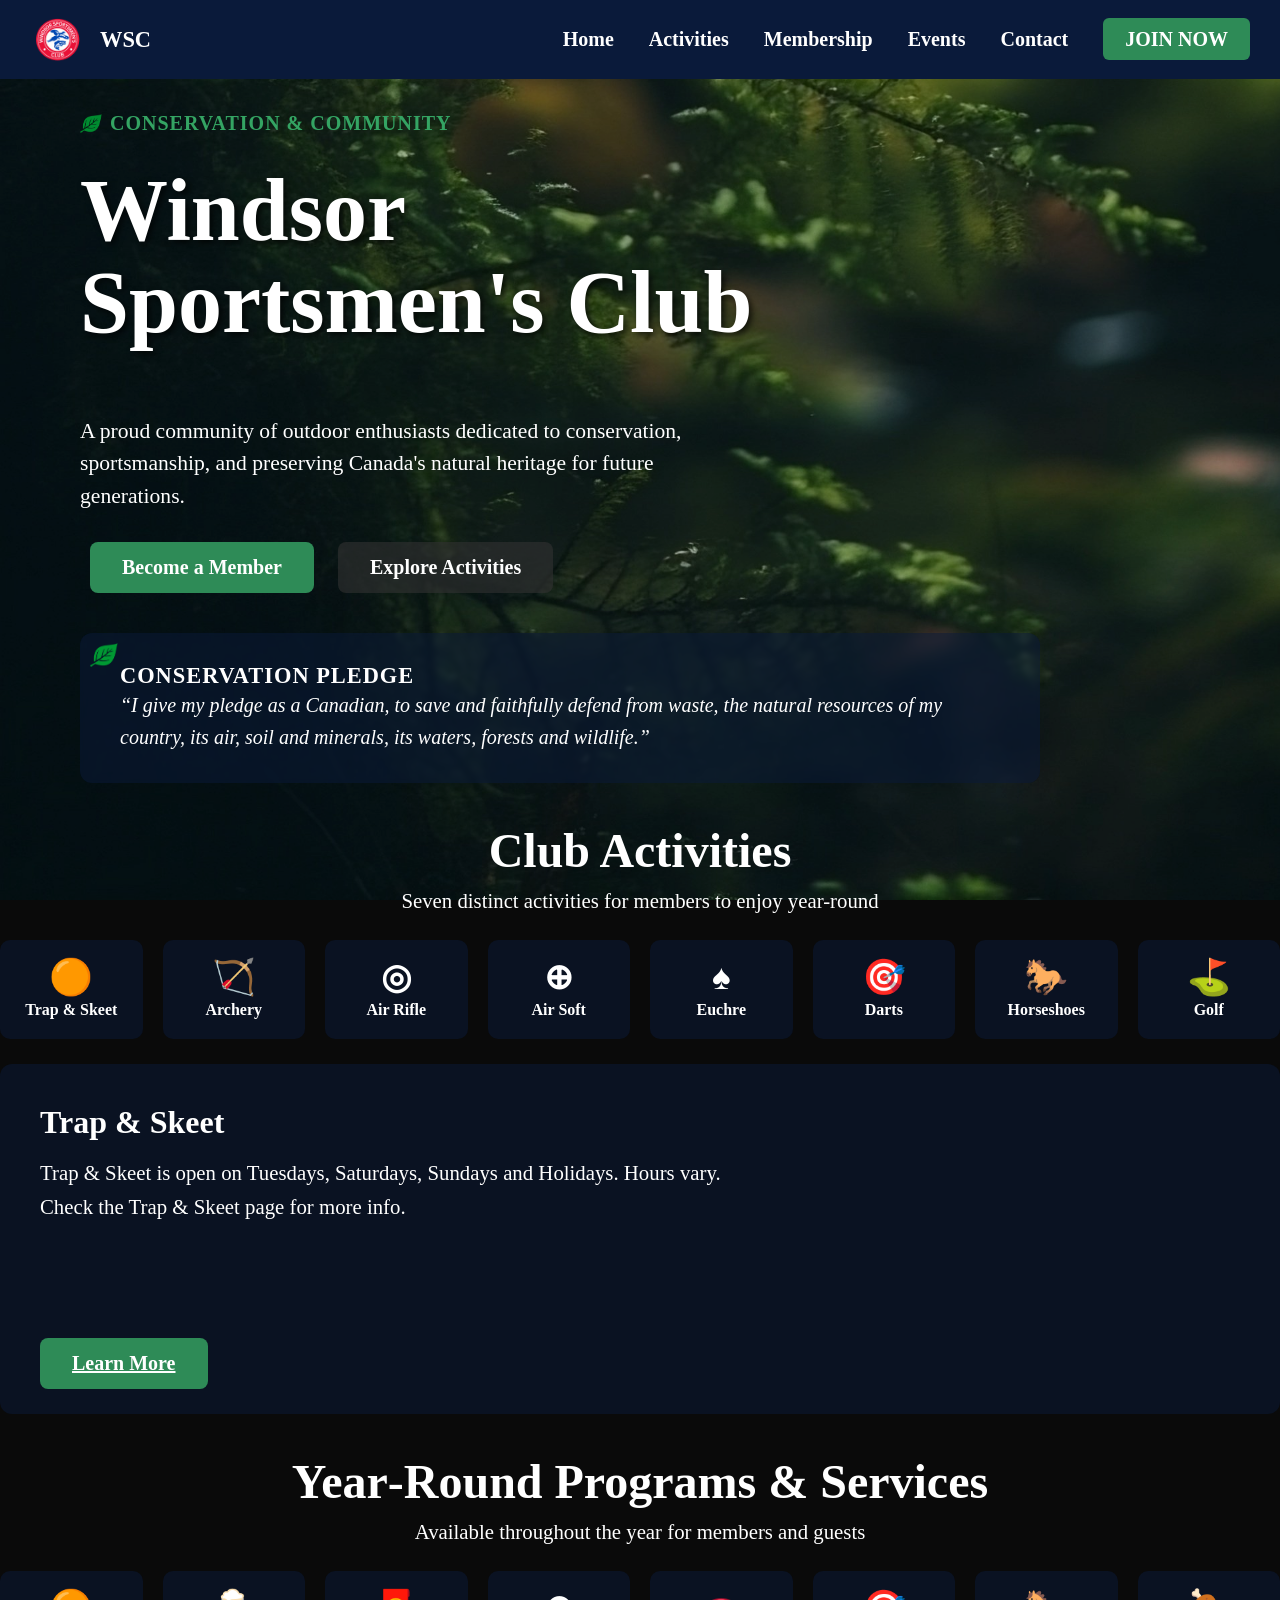
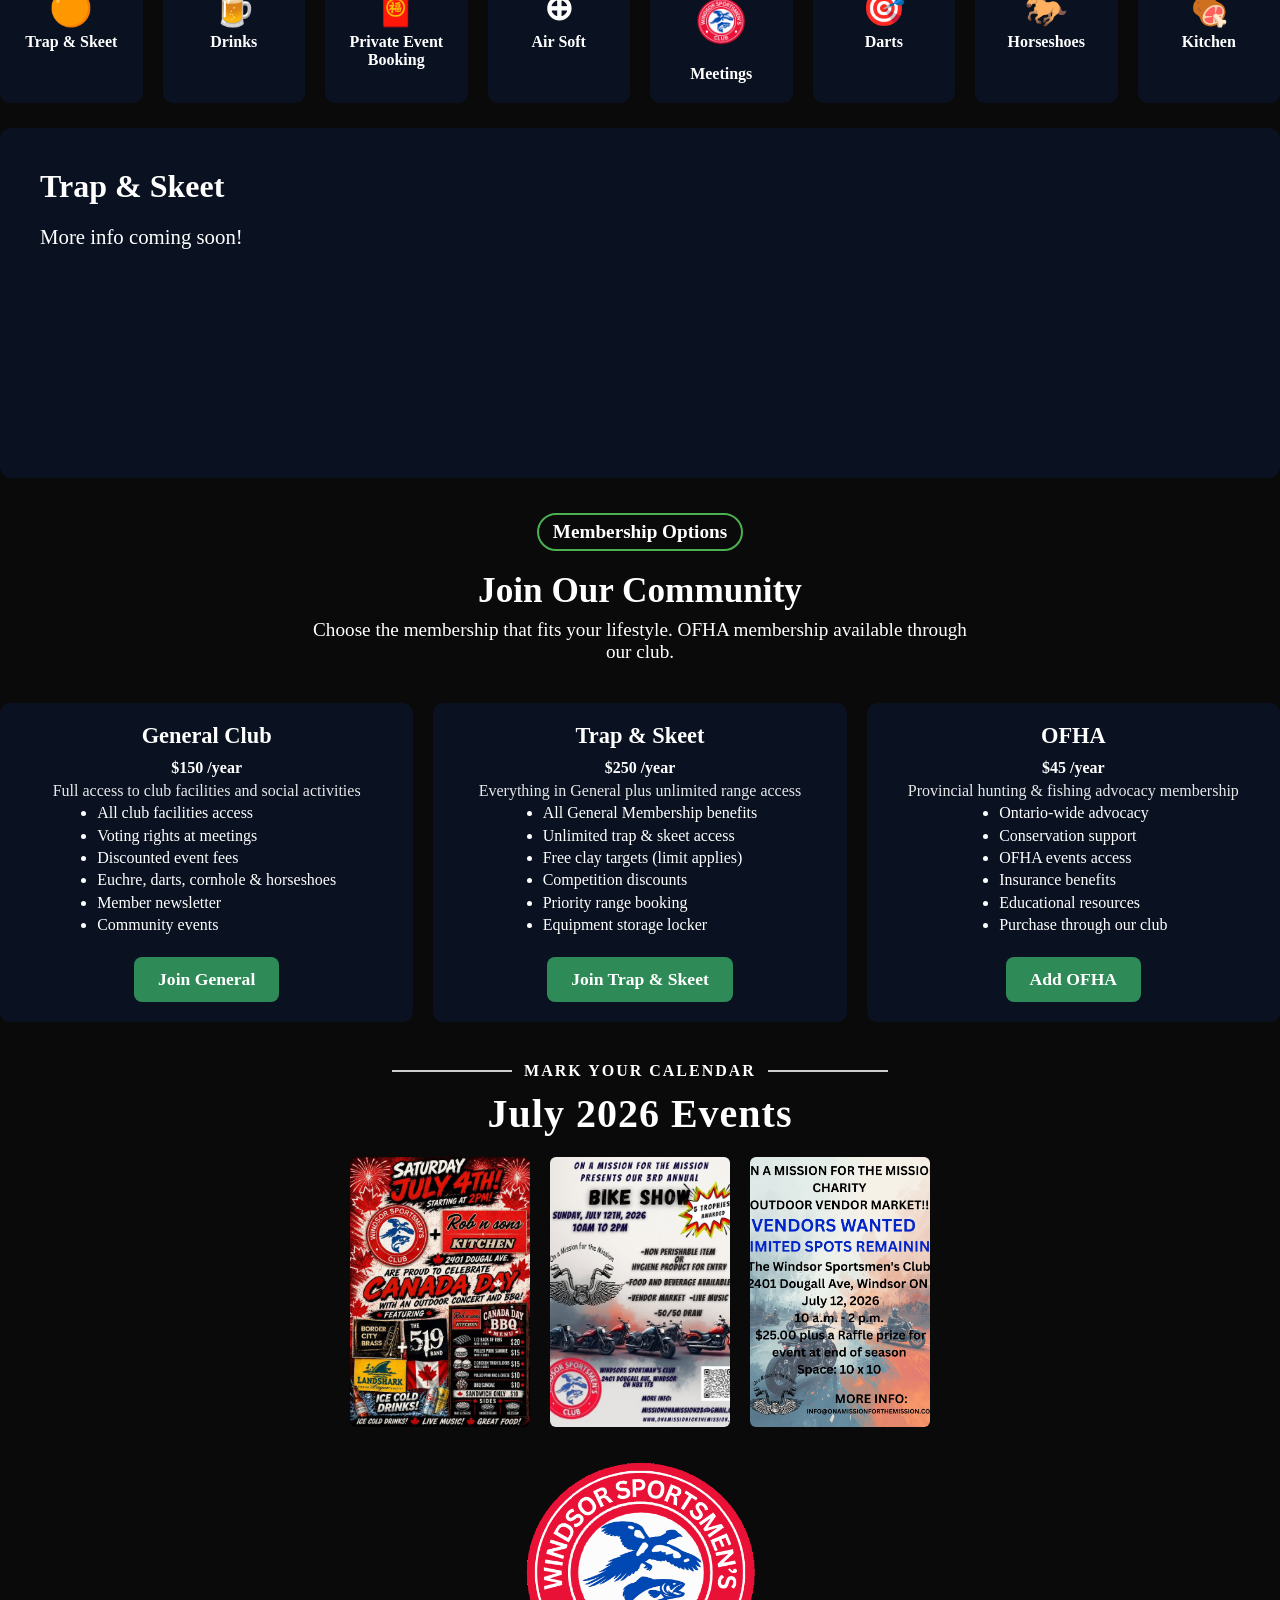
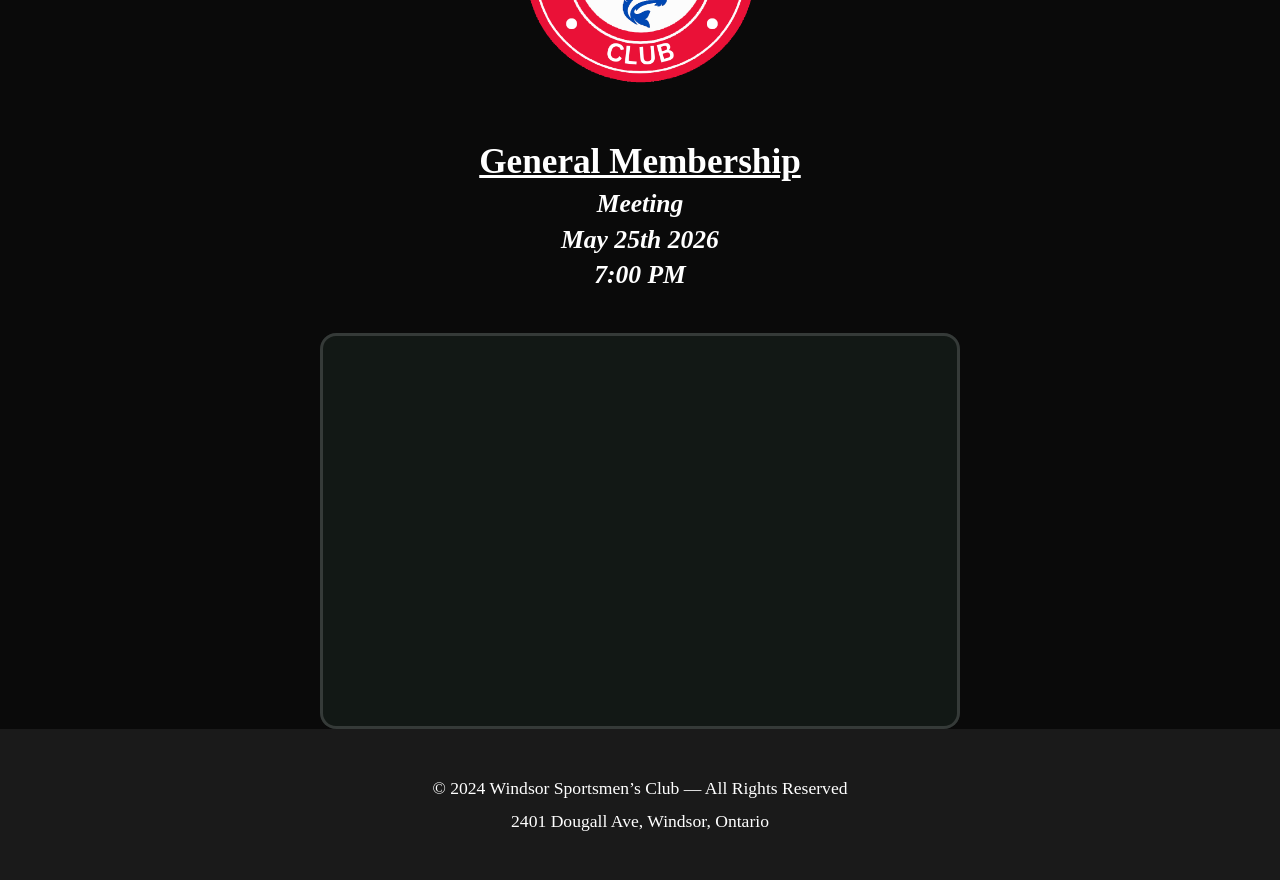
==== index.html @ 65b5d381 "Update index.html" ====
<!DOCTYPE html>
<html lang="en">
<head>
    <meta charset="UTF-8">
    <meta name="viewport" content="width=device-width, initial-scale=1.0">

    <title>Windsor Sportsmen’s Club</title>

    <!-- Global styles -->
    <link rel="stylesheet" href="styles/global.css">

    <!-- Navigation styles -->
    <link rel="stylesheet" href="styles/nav.css">
    
    <!-- Footer styles -->
    <link rel="stylesheet" href="styles/footer.css">

    <!-- Homepage styles -->
    <link rel="stylesheet" href="styles/home.css">
</head>

<body class="home home-bg">
<div id="top"></div>
<!-- =========================================================
     FIXED NAVIGATION BAR (NEW LAYOUT)
========================================================= -->
<header>
    <nav class="main-nav">

        <!-- LEFT SIDE: LOGO + WSC -->
        <img src="images/WINDSOR SPORTSMANS REMAKE.png" 
             alt="Windsor Sportsmen’s Club Logo" 
             class="nav-logo">

        <span class="nav-wsc">WSC</span>

        <!-- RIGHT SIDE NAV LINKS -->
        <ul class="nav-links">
            <li><a href="#top">Home</a></li>
            <li><a href="#activities-section">Activities</a></li>
            <li><a>Membership</a></li>
            <li><a>Events</a></li>
            <li><a>Contact</a></li>

            <!-- JOIN NOW BUTTON -->
            <li><a href="#" class="join-btn">JOIN NOW</a></li>
        </ul>

    </nav>
</header>

<!-- Spacer so content starts below fixed nav -->
<div class="nav-spacer"></div>

<!-- =========================================================
     PAGE TITLE
========================================================= -->
<div class="page-pretitle">
    <img src="images/bigleaf.png" alt="" class="pretitle-leaf">
    <span>CONSERVATION & COMMUNITY</span>
</div>

<div class="page-header text-center">
    <h1>
        Windsor<br>
        Sportsmen's Club
    </h1>
</div>

    <!-- HOMEPAGE SUBTEXT -->
<p class="home-subtext">
    A proud community of outdoor enthusiasts dedicated to conservation, 
    sportsmanship, and preserving Canada's natural heritage for future generations.
</p>

<!-- BUTTONS -->
<div class="home-member-btn-wrapper">
    <a class="home-member-btn">Become a Member</a>
    <a class="home-activities-btn">Explore Activities</a>
</div>

<!-- PLEDGE CARD -->
<section class="pledge-card">
    <img src="images/bigleaf.png" alt="Leaf Icon" class="pledge-leaf-topright">

    <div class="pledge-leaf-title">
        <span class="pledge-title">CONSERVATION PLEDGE</span>
    </div>

    <p class="pledge-text">
        “I give my pledge as a Canadian, to save and faithfully defend from waste,
        the natural resources of my country, its air, soil and minerals, its waters,
        forests and wildlife.”
    </p>
</section>
    
<!-- Club Activities -->
<div id="activities-section" class="activities-header">
    <h2>Club Activities</h2>
    <p>Seven distinct activities for members to enjoy year-round</p>
</div>

<!-- TOP ROW OF MINI CARDS -->
<div class="activity-mini-row">

    <div class="mini-card" data-target="info1" data-color="#ff8a00">
        <span class="mini-icon">🟠</span>
        <span class="mini-label">Trap & Skeet</span>
    </div>

    <div class="mini-card" data-target="info2" data-color="#3cb043">
        <span class="mini-icon">🏹</span>
        <span class="mini-label">Archery</span>
    </div>

    <div class="mini-card" data-target="info3" data-color="#1e90ff">
        <span class="mini-icon">◎</span>
        <span class="mini-label">Air Rifle</span>
    </div>

    <div class="mini-card" data-target="info4" data-color="#b300ff">
        <span class="mini-icon">⊕</span>
        <span class="mini-label">Air Soft</span>
    </div>

    <div class="mini-card" data-target="info5" data-color="#ff007f">
        <span class="mini-icon">♠</span>
        <span class="mini-label">Euchre</span>
    </div>

    <div class="mini-card" data-target="info6" data-color="#ff3131">
        <span class="mini-icon">🎯</span>
        <span class="mini-label">Darts</span>
    </div>

    <div class="mini-card" data-target="info7" data-color="#c68c53">
        <span class="mini-icon">🐎</span>
        <span class="mini-label">Horseshoes</span>
    </div>

    <div class="mini-card" data-target="info8" data-color="#2eb82e">
        <span class="mini-icon">⛳</span>
        <span class="mini-label">Golf</span>
    </div>

</div>

<!-- BIG CARD BELOW -->
<div class="activity-big-card">

    <!-- Highlight background for big card -->
    <div class="big-card-highlight"></div>

    <div id="info1" class="activity-info active">
        <h3>Trap & Skeet</h3>
        <p>Trap & Skeet is open on Tuesdays, Saturdays, Sundays and Holidays. Hours vary.</p>
        <p>Check the Trap & Skeet page for more info.</p>

        <a href="trap-skeet.html" class="activity-learn-btn">Learn More</a>
    </div>

    <div id="info2" class="activity-info">
        <h3>Archery</h3>
        <p>Archery is held on Thursday nights from 5:30 pm – 8:30 pm.</p>
        <p>Check the Archery page for more info.</p>

        <a href="archery.html" class="activity-learn-btn">Learn More</a>
    </div>

    <div id="info3" class="activity-info">
        <h3>Air Rifle</h3>
        <p>Air Rifle begins June 3rd and is held from 5:30 pm – 7:00 pm.</p>
        <p>Check the Air Rifle page for more info.</p>

        <a href="air-rifle.html" class="activity-learn-btn">Learn More</a>
    </div>

    <div id="info4" class="activity-info">
        <h3>Air Soft</h3>
        <p>More info coming soon!</p>
    </div>

    <div id="info5" class="activity-info">
        <h3>Euchre</h3>
        <p>More info coming soon!</p>
    </div>

    <div id="info6" class="activity-info">
        <h3>Darts</h3>
        <p>More info coming soon!</p>
    </div>

    <div id="info7" class="activity-info">
        <h3>Horseshoes</h3>
        <p>More info coming soon!</p>
    </div>

    <div id="info8" class="activity-info">
        <h3>Golf</h3>
        <p>More info coming soon!</p>
    </div>

</div>

<!-- YEAR‑ROUND PROGRAMS & SERVICES SECTION -->
<section id="year-round-programs-services">

    <div class="activities-header">
        <h2>Year‑Round Programs & Services</h2>
        <p>Available throughout the year for members and guests</p>
    </div>

    <!-- TOP ROW OF MINI CARDS (SECOND SET) -->
    <div class="activity-mini-row">

        <div class="mini-card" data-target="info1b" data-color="#ff8a00">
            <span class="mini-icon">🟠</span>
            <span class="mini-label">Trap & Skeet</span>
        </div>

        <div class="mini-card" data-target="info2b" data-color="#c49b3f">
            <span class="mini-icon">🍺</span>
            <span class="mini-label">Drinks</span>
        </div>

        <div class="mini-card" data-target="info3b" data-color="#ff4da6">
            <span class="mini-icon">🧧</span>
            <span class="mini-label">Private Event Booking</span>
        </div>

        <div class="mini-card" data-target="info4b" data-color="#b300ff">
            <span class="mini-icon">⊕</span>
            <span class="mini-label">Air Soft</span>
        </div>

        <div class="mini-card" data-target="info5b" data-color="#ffd700">
            <img src="images/WINDSOR SPORTSMANS REMAKE.png" class="mini-thumb">
            <span class="mini-label">Meetings</span>
        </div>

        <div class="mini-card" data-target="info6b" data-color="#ff3131">
            <span class="mini-icon">🎯</span>
            <span class="mini-label">Darts</span>
        </div>

        <div class="mini-card" data-target="info7b" data-color="#c68c53">
            <span class="mini-icon">🐎</span>
            <span class="mini-label">Horseshoes</span>
        </div>

        <div class="mini-card" data-target="info8b" data-color="#2eb82e">
            <span class="mini-icon">🍖</span>
            <span class="mini-label">Kitchen</span>
        </div>

    </div>
</section>

    <!-- BIG CARD BELOW (SECOND SET) -->
<div class="activity-big-card">

    <!-- Highlight background for big card -->
    <div class="big-card-highlight"></div>

    <div id="info1b" class="activity-info active">
        <h3>Trap & Skeet</h3>
        <p>More info coming soon!</p>
    </div>

    <div id="info2b" class="activity-info">
        <h3>Drinks</h3>
        <p>More info coming soon!</p>
    </div>

    <div id="info3b" class="activity-info">
        <h3>Private Event Booking</h3>
        <p>More info coming soon!</p>
    </div>

    <div id="info4b" class="activity-info">
        <h3>Air Soft</h3>
        <p>More info coming soon!</p>
    </div>

    <div id="info5b" class="activity-info">
        <h3>Meetings</h3>
        <p>
            General Membership Meeting<br>
            July 15th<br>
            7:00pm
        </p>
    </div>

    <div id="info6b" class="activity-info">
        <h3>Darts</h3>
        <p>More info coming soon!</p>
    </div>

    <div id="info7b" class="activity-info">
        <h3>Horseshoes</h3>
        <p>More info coming soon!</p>
    </div>

    <div id="info8b" class="activity-info">
        <h3>Kitchen</h3>
        <p>
            Rob n Sons Kitchen — Rob Coyle, his sons Wyatt and Cooper, and Aunt Joan bring a 
            fresh new look to down‑home cooking!<br>
            Regular hours: 11am–8pm, Tuesday–Saturday.
        </p>
    </div>

</div>

</section>

<div id="membershiphomesectionvertical3">

    <div class="membership-badge">
        <span>Membership Options</span>
    </div>

    <div class="join-community">
        <h2>Join Our Community</h2>
        <p>
            Choose the membership that fits your lifestyle. OFHA membership available through<br>
            our club.
        </p>
    </div>

    <div class="three-card-section">

    <div class="three-card">
        <h3>General Club</h3>
        <p class="price">$150 /year</p>
        <p class="subtitle">Full access to club facilities and social activities</p>

        <ul>
            <li>All club facilities access</li>
            <li>Voting rights at meetings</li>
            <li>Discounted event fees</li>
            <li>Euchre, darts, cornhole & horseshoes</li>
            <li>Member newsletter</li>
            <li>Community events</li>
        </ul>

        <button class="three-card-btn">Join General</button>
    </div>

    <div class="three-card">
        <h3>Trap & Skeet</h3>
        <p class="price">$250 /year</p>
        <p class="subtitle">Everything in General plus unlimited range access</p>

        <ul>
            <li>All General Membership benefits</li>
            <li>Unlimited trap & skeet access</li>
            <li>Free clay targets (limit applies)</li>
            <li>Competition discounts</li>
            <li>Priority range booking</li>
            <li>Equipment storage locker</li>
        </ul>

        <button class="three-card-btn">Join Trap & Skeet</button>
    </div>

    <div class="three-card">
        <h3>OFHA</h3>
        <p class="price">$45 /year</p>
        <p class="subtitle">Provincial hunting & fishing advocacy membership</p>

        <ul>
            <li>Ontario-wide advocacy</li>
            <li>Conservation support</li>
            <li>OFHA events access</li>
            <li>Insurance benefits</li>
            <li>Educational resources</li>
            <li>Purchase through our club</li>
        </ul>

        <button class="three-card-btn">Add OFHA</button>
    </div>

</div>

    <div class="events-header">
        <div class="events-subtitle">
            <span class="line"></span>
            MARK YOUR CALENDAR
            <span class="line"></span>
        </div>

        <div class="events-title">July 2026 Events</div>
    </div>

<div class="events-row">
    <img 
        src="images/FB_IMG_1780866308035.jpg" 
        alt="Event Image" 
        class="clickable-vertical-img"
        onclick="openFullscreenImage('images/FB_IMG_1780866308035.jpg')"
    >

    <img 
        src="images/719715873_1531959388342751_5102874712689476730_n.jpg" 
        alt="Event Image" 
        class="clickable-vertical-img"
        onclick="openFullscreenImage('images/719715873_1531959388342751_5102874712689476730_n.jpg')"
    >

    <img 
        src="images/717680449_974326608907714_9049331685038849753_n.jpg" 
        alt="Event Image" 
        class="clickable-vertical-img"
        onclick="openFullscreenImage('images/717680449_974326608907714_9049331685038849753_n.jpg')"
    >
</div>

    <!-- RIGHT SIDE — LOGO -->
    <div class="home-right">
        <div class="home-calendar-card">

            <img src="images/WINDSOR SPORTSMANS REMAKE.png"
                 alt="Windsor Sportsmen’s Club Logo">

            <div class="home-meeting-text">
                <p>General Membership<br>Meeting<br>May 25th 2026<br>7:00 PM</p>
            </div>

        </div>
    </div>

</section>

<!-- =========================================================
     MAP UNDER CARDS 7 + 8
========================================================= -->

<div class="map-card">
    <a class="map-wrapper" 
       href="https://maps.google.com/?q=Windsor+Sportsmen's+Club" 
       target="_blank">
        <iframe 
            src="https://www.google.com/maps/embed?pb=!1m18!1m12!1m3!1d5234.295084655017!2d-83.02935248893779!3d42.28926403945219!2m3!1f0!2f0!3f0!3m2!1i1024!2i768!4f13.1!3m3!1m2!1s0x883b2c4512159b9b%3A0x5c871cc4e6cf1050!2sWindsor%20Sportsmen&#39;s%20Club!5e1!3m2!1sen!2sca!4v1778367364526!5m2!1sen!2sca"
            allowfullscreen=""
            loading="lazy"
            referrerpolicy="no-referrer-when-downgrade">
        </iframe>
    </a>
</div>

<!-- =========================================================
     FOOTER
========================================================= -->
<footer class="site-footer">
    <p>© 2024 Windsor Sportsmen’s Club — All Rights Reserved</p>
    <p>2401 Dougall Ave, Windsor, Ontario</p>
</footer>

<!-- =========================================================
     JS FOR OPEN/CLOSE OVERLAYS
========================================================= -->
<script src="scripts/activity.js"></script>
<script src="scripts/scripts.js"></script>    

    <div id="fullscreen-overlay" class="fullscreen-overlay" onclick="closeFullscreenImage()">
    <span class="close-btn" onclick="closeFullscreenImage(event)">✕</span>
    <img id="fullscreen-img" src="" alt="Full Size Image">
</div>

</body>
</html>
---- styles/global.css ----
/* =========================================================
   GLOBAL RESET
========================================================= */
* {
    margin: 0;
    padding: 0;
    box-sizing: border-box;
}

/* =========================================================
   GLOBAL FONT + GLOBAL TEXT COLOR
========================================================= */
html, body, h1, h2, h3, h4, h5, h6,
p, a, li, ul, ol, span, div, label,
input, textarea, button, strong, em {
    font-family: "Times New Roman", serif !important;
    color: white !important;
}

/* =========================================================
   BODY BACKGROUND (DEFAULT)
========================================================= */
body.home-bg {
    background: #0a0a0a;
}

/* Prevent background scroll when overlay is open */
body.no-scroll {
    overflow: hidden;
}
---- styles/nav.css ----
/* =========================================================
   FIXED NAVIGATION BAR — NEW LAYOUT
========================================================= */
.main-nav {
    position: fixed;
    top: 0;
    left: 0;
    width: 100%;
    background: #0a1a3a;
    z-index: 9999;
    padding: 12px 0;
    display: flex;
    align-items: center;
}

/* LOGO LEFT */
.nav-logo {
    height: 55px;
    width: auto;
    margin-left: 30px;
}

/* WSC TEXT (NOT CLICKABLE) */
.nav-wsc {
    color: white;
    font-size: 1.4rem;
    font-weight: 700;
    margin-left: 15px;
}

/* RIGHT‑ALIGNED NAV LINKS */
.nav-links {
    list-style: none;
    display: flex;
    margin-left: auto;
    margin-right: 30px;
    gap: 35px;
    align-items: center;
}

.nav-links li {
    position: relative;
}

.nav-links a {
    text-decoration: none;
    font-size: 1.25rem;
    font-weight: 600;
    transition: 0.25s ease;
    color: white;
}

/* HOVER EFFECT (not JOIN NOW) */
.nav-links a:not(.join-btn):hover {
    color: #34a463 !important;
    text-shadow: 0 0 8px rgba(255, 255, 255, 0.35);
    transform: translateY(-1px);
}

/* ACTIVE STATE */
.nav-links a.active {
    color: #ff9f43;
}

/* JOIN NOW BUTTON */
.join-btn {
    background: #2e8b57;
    padding: 10px 22px;
    border-radius: 6px;
    color: white !important;
    transition: 0.25s ease;
}

.join-btn:hover {
    background: #3fae6f;
    transform: translateY(-2px);
}

/* SPACER BELOW FIXED NAV */
.nav-spacer {
    height: 110px;
}

/* =========================================================
   OFFSET ANCHOR SCROLL FOR FIXED NAV
========================================================= */
#activities-section,
#top {
    scroll-margin-top: 120px;
}

/* =========================================================
   MOBILE NAVIGATION — CLEAN + CONSOLIDATED
========================================================= */

/* 1. MOBILE NAV — ALIGNMENT + TOGGLE BEHAVIOR */
@media (max-width: 900px) {

    /* Disable hover on mobile */
    .dropdown:hover > .dropdown-menu {
        display: none !important;
    }

    /* Normalize dropdown anchor width */
    .nav-links li.dropdown {
        width: auto !important;
    }

    .nav-links li.dropdown > a {
        display: inline-block !important;
    }

    /* Left-align dropdowns */
    .nav-links li.dropdown > .dropdown-menu {
        left: 0 !important;
        transform: translateX(0) !important;
    }

    /* JS-controlled open state */
    .nav-links li.dropdown > .dropdown-menu.open {
        display: block !important;
    }
}

/* 2. MOBILE LABEL FIX — TRAP & SKEET */
@media (max-width: 768px) {

    .nav-links > li > a[href="trap-skeet.html"] {
        font-size: 0 !important;
        position: relative;
    }

    .nav-links > li > a[href="trap-skeet.html"]::after {
        content: "Trap & Skeet";
        font-size: 16px;
        color: inherit;
    }
}

/* 3. MOBILE NAV — WRAPPED LAYOUT + DROPDOWNS */
@media (max-width: 900px) {

    /* NAV CONTAINER */
    .main-nav {
        justify-content: center !important;
        padding: 12px 0 !important;
        flex-direction: column;
        align-items: center;
        gap: 10px;
    }

    .logo {
        order: 1;
        text-align: center;
        width: 100%;
    }

    .logo img {
        height: 90px;
        margin: 0 auto;
        display: block;
    }

    .nav-spacer {
        display: none;
    }

    /* WRAPPED NAV — 3 OVER 3 */
    .nav-links {
        order: 2;
        display: flex;
        flex-wrap: wrap;
        justify-content: center;
        gap: 6px 6px;
        width: 100%;
        padding: 0;
        margin-top: 0;
    }

    .nav-links li {
        flex: 0 0 calc(33.33% - 6px);
        text-align: center;
    }

    .nav-links a {
        font-size: 1.3rem;
        padding: 4px 2px;
        white-space: nowrap;
    }

    /* MOBILE DROPDOWN OVERLAY */
    .dropdown-menu,
    .submenu-right {
        display: none;
        position: absolute !important;
        left: 50%;
        transform: translateX(-50%);
        width: 90% !important;
        margin-top: 6px;
        padding: 10px 0;
        border: 1px solid #ddd;
        background: white;
        z-index: 9999;
        box-shadow: 0 4px 10px rgba(0,0,0,0.15);
    }

    /* MEMBERS SUBMENU — MOBILE RIGHT OPEN */
    .dropdown-sub {
        position: relative;
    }

    .submenu-toggle {
        display: inline-block !important;
        vertical-align: middle !important;
        margin-left: 6px;
        font-weight: bold;
        cursor: pointer;
    }

    .dropdown-sub .submenu-right {
        top: 0 !important;
        left: 100% !important;
        transform: none !important;
        width: auto !important;
        max-width: 240px !important;
    }

    .dropdown-sub.open > .submenu-right {
        display: block;
    }

    .dropdown.open > .dropdown-menu {
        display: block;
    }
}

/* 4. EXTRA MOBILE RULES — Z-INDEX + STRUCTURE */
@media (max-width: 900px) {

    /* Ensure nav stays above all dropdowns + content */
    .main-nav {
        position: fixed !important;
        z-index: 9999 !important;
    }

    header {
        position: relative;
        z-index: 9998;
    }
}
---- styles/footer.css ----
/* =========================================================
   FOOTER
========================================================= */
.site-footer {
    width: 100%;
    background: #1a1a1a; /* match nav color */
    color: white;
    text-align: center;
    padding: 40px 0;
    margin: 0; /* remove all spacing above/below */
    font-size: 1.1rem;
    line-height: 1.5;
    /* border-top removed to eliminate white line */
}

.site-footer p {
    margin: 6px 0;
}

/* Ensure no body/html spacing pushes footer away from edges */
html, body {
    margin: 0;
    padding: 0;
}
---- styles/home.css ----
/* =========================================================
   HOME PAGE BACKGROUND IMAGE (TREE LINE)
========================================================= */
body.home-bg {
    background-image: url("../images/naturenomad-trees-8274904.jpg");
    background-size: 120% auto;      /* zoomed OUT compared to cover */
    background-repeat: no-repeat;
    background-position: left bottom; /* always show bottom-left */
    background-attachment: fixed;     /* image does NOT move */
    position: relative;
}

/* --- DARK GREEN WASH OVERLAY --- */
body.home-bg::before {
    content: "";
    position: fixed;
    top: 0;
    left: 0;
    width: 100%;
    height: 100%;
    background: rgba(10, 30, 15, 0.25);
    pointer-events: none;
    z-index: -1;
}

/* =========================================================
   PAGE TITLE + SUBTITLE + BUTTONS (TOP SECTION)
========================================================= */

/* --- PAGE PRE-TITLE (LEAF + TEXT ABOVE MAIN TITLE) --- */
.page-pretitle {
    display: flex;
    align-items: center;
    gap: 8px;
    margin-left: 6.25%;
    margin-top: 2px;       /* stays the same — perfect under nav */
    margin-bottom: 30px;   /* was 18px — adds one clean line of space */
}

.pretitle-leaf {
    width: 22px;
    height: auto;
    opacity: 0.9;
}

.page-pretitle span {
    font-size: 1.25rem;
    font-weight: 700;
    color: #34a463 !important; /* slightly brighter green */
    letter-spacing: 1px;
    text-transform: uppercase;
}

/* --- PAGE TITLE CONTAINER --- */
.page-header {
    text-align: center;
    margin-bottom: 65px;
    margin-left: 6.25%;
}

/* --- PAGE TITLE TEXT (WINDSOR / SPORTSMEN'S CLUB) --- */
.page-header h1 {
    text-align: left !important;
    font-size: 5.5rem; /* increased one step */
    font-weight: 700;
    line-height: 1.05;
    margin-bottom: 25px;
    text-shadow: 3px 3px 6px rgba(0,0,0,0.7);
}

/* --- HOMEPAGE SUBTEXT UNDER TITLE --- */
.home-subtext {
    font-size: 1.35rem; /* slightly bigger */
    text-align: left;
    max-width: 50%;
    margin: 10px 0 30px 6.25%;
    line-height: 1.5;
}

/* --- BUTTON WRAPPER (JOIN + EXPLORE) --- */
.home-member-btn-wrapper {
    text-align: left;
    margin-bottom: 40px;
    width: 75%;
    margin-left: 6.25%;
}

/* --- BUTTON BASE STYLE --- */
.home-member-btn,
.home-activities-btn {
    display: inline-block;
    padding: 14px 32px;
    font-size: 1.25rem;
    font-weight: 600;
    border-radius: 8px;
    cursor: pointer;
    transition: 0.25s ease;
    margin: 0 10px;
}

/* --- GREEN BUTTON (JOIN NOW) --- */
.home-member-btn {
    background: #2e8b57;
    color: white;
}

.home-member-btn:hover {
    background: #3fae6f;
    transform: translateY(-2px);
}

/* --- GREY BUTTON (EXPLORE ACTIVITIES) --- */
.home-activities-btn {
    background: rgba(50, 50, 50, 0.60); /* dark grey, same opacity */
    color: white;
}

.home-activities-btn:hover {
    background: rgba(50, 50, 50, 0.75); /* your darker hover */
    transform: translateY(-2px);
    box-shadow: 0 0 16px rgba(255, 255, 255, 0.55); /* brighter, whiter glow */
}

/* =========================================================
   ACTIVITIES SECTION — TITLE + SUBTITLE
========================================================= */

/* --- CENTERED SECTION HEADER --- */
.activities-header {
    text-align: center;
    margin-top: 40px;      /* restores original visual spacing */
    margin-bottom: 25px;
}

/* --- ACTIVITIES TITLE --- */
.activities-header h2 {
    font-size: 3rem;
    font-weight: 700;
    color: white;
    margin-bottom: 8px;
}

/* --- ACTIVITIES SUBTITLE --- */
.activities-header p {
    font-size: 1.3rem;
    color: white;
    margin: 0;
    line-height: 1.4;
}

/* =========================================================
   ACTIVITY CARDS (MINI + BIG)
========================================================= */

/* --- ACTIVITY SECTION WRAPPER --- */
.activity-section {
    width: 75%;
    margin: 60px auto;
}

/* --- MINI CARDS ROW (UPDATED TO 8 PER ROW) --- */
.activity-mini-row {
    display: grid;
    grid-template-columns: repeat(8, 1fr);
    gap: 20px;
    margin-bottom: 25px;
}

/* --- MINI CARD STYLE --- */
.mini-card {
    background: rgba(10, 26, 58, 0.50);
    padding: 20px 0;
    text-align: center;
    font-size: 2rem;
    font-weight: 700;
    border-radius: 10px;
    cursor: pointer;
    transition: 0.25s ease;
    user-select: none;
}

.mini-card:hover {
    background: rgba(10, 26, 58, 0.70);
    transform: translateY(-3px);
}

/* --- BIG CARD --- */
.activity-big-card {
    background: rgba(10, 26, 58, 0.50);
    padding: 40px;
    border-radius: 12px;
    position: relative;
    min-height: 350px; /* +50px taller than before */
}

/* --- BIG CARD CONTENT BLOCKS --- */
.activity-info {
    display: none;
}

.activity-info.active {
    display: block;
}

.activity-info h3 {
    font-size: 2rem;
    margin-bottom: 15px;
}

.activity-info p {
    font-size: 1.3rem;
    line-height: 1.6;
}

/* --- LEARN MORE BUTTON --- */
.activity-learn-btn {
    margin-top: 25px;
    background: #2e8b57;
    padding: 14px 32px;
    font-size: 1.25rem;
    font-weight: 600;
    border-radius: 8px;
    cursor: pointer;
    transition: 0.25s ease;
    border: none;
    color: white;
    position: absolute;
    bottom: 25px;
    left: 40px;
}

.activity-learn-btn:hover {
    background: #3fae6f;
    transform: translateY(-2px);
}

/* MINI CARD ICON + LABEL LAYOUT */
.mini-card {
    text-decoration: none;        /* removes underline */
    display: flex;                /* stack icon + label */
    flex-direction: column;
    align-items: center;
    gap: 6px;                     /* space between icon + text */
    color: inherit;               /* keeps your current color */
}

/* ICON SIZE */
.mini-icon {
    font-size: 2.2rem;            /* matches your old + size */
    line-height: 1;
}

/* LABEL STYLE */
.mini-label {
    font-size: 1rem;
    font-weight: 600;
    text-decoration: none;        /* ensures no underline */
}

/* =========================================================
   MEMBERSHIP BADGE
========================================================= */
.membership-badge {
    text-align: center;
    margin: 35px auto 10px auto; /* increased top spacing */
}
.membership-badge span {
    display: inline-block;
    padding: 6px 14px;
    border: 2px solid #4CAF50;
    border-radius: 25px;
    color: #4CAF50;
    font-size: 1.2rem;
    font-weight: 600;
}

/* =========================================================
   JOIN COMMUNITY TITLE
========================================================= */
.join-community {
    text-align: center;
    margin-top: 20px;
    margin-bottom: 20px;
}
.join-community h2 {
    font-size: 2.2rem; /* EXACT match to Club Activities */
    font-weight: 700;
    margin-bottom: 8px;
}
.join-community p {
    font-size: 1.2rem;
    margin-top: 0;
    text-align: center;
}

/* =========================================================
   MEMBERSHIP CARDS (VERTICAL STACK)
========================================================= */
/* 3‑Card Grid Layout */
.three-card-section {
    display: grid;
    grid-template-columns: repeat(3, 1fr);
    gap: 20px;
    width: 100%;
    margin: 40px auto;
}

/* Individual Cards */
.three-card {
    background: rgba(10, 26, 58, 0.50);
    border-radius: 10px;
    padding: 20px;
    min-height: 50px;        /* ✔ 50px tall by default */
    display: flex;
    align-items: center;     /* vertically centers short content */
    justify-content: flex-start;
    color: white;
}

/* Allow cards to grow if content is longer */
.three-card p {
    margin: 0;
    line-height: 1.4;
}

/* Make cards handle full content cleanly */
.three-card {
    background: rgba(10, 26, 58, 0.50);
    border-radius: 10px;
    padding: 20px;
    min-height: 50px;
    display: flex;
    flex-direction: column;
    justify-content: flex-start;
    color: white;
}

/* Titles */
.three-card h3 {
    margin: 0 0 8px 0;
    font-size: 1.4rem;
}

/* Price + subtitle */
.price {
    font-weight: 700;
    margin: 0 0 5px 0;
}

.subtitle {
    margin: 0 0 12px 0;
    font-size: 1rem;
    opacity: 0.9;
}

/* Bullet list */
.three-card ul {
    margin: 0 0 20px 0;
    padding-left: 20px;
    line-height: 1.4;
}

/* Join buttons */
.three-card-btn {
    margin-top: auto; /* pushes button to bottom */
    background: #2e8b57;
    padding: 12px 24px;
    font-size: 1.1rem;
    font-weight: 600;
    border-radius: 8px;
    cursor: pointer;
    border: none;
    color: white;
    transition: 0.25s ease;
}

/* Hover glow */
.three-card-btn:hover {
    background: #3fae6f;
    box-shadow: 0 0 12px rgba(63, 174, 111, 0.8);
    transform: translateY(-2px);
}

/* =========================================================
   PLEDGE CARD
========================================================= */

/* --- PLEDGE CARD BOX --- */
.pledge-card {
    position: relative;
    width: 75%;
    margin-left: 6.25%;
    background: rgba(10, 26, 58, 0.50);
    padding: 30px 40px;
    border-radius: 12px;
    backdrop-filter: blur(2px);
    text-align: left;
}

/* --- LEAF ICON --- */
.pledge-leaf-topright {
    position: absolute;
    top: 10px;
    left: 10px;
    width: 28px;
    height: auto;
}

/* --- PLEDGE TITLE --- */
.pledge-title {
    font-size: 1.4rem;
    font-weight: 700;
    letter-spacing: 1px;
    color: white;
    margin-bottom: 20px;
}

/* --- PLEDGE TEXT --- */
.pledge-text {
    font-size: 1.25rem;
    line-height: 1.6;
    color: white;
    font-style: italic;
}

.pledge-title,
.pledge-text {
    text-align: left;
}

/* =========================================================
   (OLDER SECTIONS BELOW — STILL VALID)
========================================================= */

/* --- OLD ANNOUNCEMENT LAYOUT --- */
.home-announcement {
    display: flex;
    justify-content: space-between;
    align-items: flex-start;
    gap: 40px;
    max-width: 1200px;
    margin: 60px auto;
    padding: 0 20px;
}

/* --- LEFT SIDE (OLD PLEDGE) --- */
.home-left {
    flex: 1;
    text-align: center;
    padding: 40px 30px;
    background: rgba(40, 60, 50, 0.30);
    border-radius: 16px;
    position: relative;
}

.home-left::before {
    content: "“";
    position: absolute;
    top: 10px;
    left: 15px;
    font-size: 3rem;
    color: white;
    opacity: 1;
    line-height: 1;
    pointer-events: none;
}

.home-left h2 {
    font-size: 3rem;
    text-decoration: underline;
    margin-bottom: 25px;
}

.home-left p {
    font-size: 2.4rem;
    line-height: 1.5;
}

/* --- RIGHT SIDE (OLD MEETING CARD) --- */
.home-right {
    flex: 1;
    display: flex;
    flex-direction: column;
    align-items: center;
}

.home-calendar-card img {
    width: 290px;
    height: auto;
    display: block;
    margin: 0 auto;
    border-radius: 12px;
}

.home-meeting-text {
    margin-top: 20px;
    text-align: center;
}

.home-meeting-text p {
    font-size: 1.6rem;
    line-height: 1.4;
    font-weight: 600;
    white-space: pre-line;
    font-style: italic;
}

.home-meeting-text p::first-line {
    font-size: 2.2rem;
    text-decoration: underline;
    font-style: normal;
}

/* =========================================================
   4×4 CARD GRID
========================================================= */
.ts-card-grid {
    max-width: 1200px;
    margin: 50px auto;
    padding: 0 20px;
    display: grid !important;
    grid-template-columns: repeat(4, 1fr) !important;
    gap: 30px !important;
}

.ts-card {
    position: relative;
    background: rgba(255, 255, 255, 0.15);
    border-radius: 18px;
    overflow: hidden;
    text-align: center;
    text-decoration: none;
    box-shadow: 0 4px 12px rgba(0,0,0,0.25);
    backdrop-filter: blur(6px);
    transition: transform 0.2s ease, box-shadow 0.2s ease;
}

.ts-card:hover {
    transform: translateY(-4px);
    box-shadow: 0 6px 18px rgba(0,0,0,0.35);
}

.ts-card-image {
    width: 100%;
    height: 180px;
    object-fit: cover;
    object-position: top center;
}

.ts-card p {
    font-size: 1.2rem;
    font-weight: 600;
    padding: 15px 10px 20px 10px;
}

.home-card-style {
    background: #0f2a14 !important;
    border: 3px solid rgba(255,255,255,0.15);
}

/* =========================================================
   SCROLL AREAS (CARDS 2, 3, 7, 8)
========================================================= */
#info2 .home-scroll-area,
#info3 .home-scroll-area,
#info7 .home-scroll-area,
#info8 .home-scroll-area {
    max-height: calc(70vh - 40px);
    overflow-y: auto;
    padding-right: 10px;
}

/* =========================================================
   PDF BUTTON
========================================================= */
.pdf-button {
    width: 120px;
    height: auto;
    cursor: pointer;
    transition: transform 0.25s ease, opacity 0.25s ease;
}

.pdf-button:hover {
    transform: scale(1.08);
    opacity: 0.85;
}

/* =========================================================
   CARD 4 — IMAGE CAROUSEL
========================================================= */
.card4-carousel {
    width: 100%;
    height: 180px;
    position: relative;
    overflow: hidden;
    pointer-events: none;
}

.card4-slide {
    position: absolute;
    top: 0;
    left: 0;
    width: 100%;
    height: 100%;
    opacity: 0;
    animation: card4fade 9s infinite;
    background-size: cover;
    background-position: center;
    background-repeat: no-repeat;
}

.slide1 { background-image: url("../images/bandsmall.png"); animation-delay: 0s; }
.slide2 { background-image: url("../images/wildgamedinnersmall.png"); animation-delay: 3s; }
.slide3 { background-image: url("../images/ribschickensmall.png"); animation-delay: 6s; }

@keyframes card4fade {
    0% { opacity: 0; }
    10% { opacity: 1; }
    30% { opacity: 1; }
    40% { opacity: 0; }
    100% { opacity: 0; }
}

/* --- CLICK LAYER --- */
.card4-click-layer {
    position: absolute;
    top: 0;
    left: 0;
    width: 100%;
    height: 100%;
    z-index: 5;
    cursor: pointer;
}

/* =========================================================
   CARD 4 — POSTER GRID
========================================================= */
.card4-grid {
    display: grid;
    grid-template-columns: repeat(3, 1fr);
    gap: 25px;
    margin-top: 20px;
}

.card4-grid-item {
    height: 300px;
    border-radius: 10px;
    overflow: hidden;
    display: flex;
    justify-content: center;
    align-items: center;
    cursor: pointer;
    transition: transform 0.25s ease;
}

.card4-grid-item:hover {
    transform: scale(1.04);
}

.card4-grid-item img {
    height: 100%;
    width: auto;
    display: block;
}

/* =========================================================
   FULL-SCREEN OVERLAYS
========================================================= */
.home-overlay {
    position: fixed;
    top: 0;
    left: 0;
    width: 100%;
    height: 100%;
    background: rgba(0,0,0,0.75);
    display: none;
    justify-content: center;
    align-items: center;
    z-index: 99999;
}

/* --- POSTER OVERLAYS (NO BOX) --- */
#poster1 .home-overlay-content,
#poster2 .home-overlay-content,
#poster3 .home-overlay-content {
    width: auto;
    height: auto;
    padding: 0;
    border: none;
    background: transparent;
    overflow: hidden !important;
}

/* --- NORMAL OVERLAYS (INFO CARDS) --- */
#info1 .home-overlay-content,
#info2 .home-overlay-content,
#info3 .home-overlay-content,
#info4 .home-overlay-content,
#info5 .home-overlay-content,
#info6 .home-overlay-content,
#info7 .home-overlay-content,
#info8 .home-overlay-content {
    width: 70vw;
    height: calc(70vh + 40px);
    background: rgba(0,0,0,0.6);
    border: 4px solid rgba(255,255,255,0.4);
    border-radius: 12px;
    padding: 30px;
    overflow: hidden;
}

#info3 .home-overlay-content {
    position: relative;
}

/* --- FULL POSTER IMAGE --- */
.poster-full {
    height: 100vh;
    width: auto;
    display: block;
    margin: 0 auto;
    border-radius: 10px;
}

/* =========================================================
   OVERLAY CLOSE BUTTON
========================================================= */
.home-close-wrapper {
    position: absolute;
    top: 15px;
    right: 15px;
    width: 42px;
    height: 42px;
    background: rgba(0,0,0,0.85);
    border: 2px solid rgba(255,255,255,0.6);
    border-radius: 6px;
    display: flex;
    justify-content: center;
    align-items: center;
    z-index: 9999;
    cursor: pointer;
    transition: 0.2s ease;
}

.home-close-wrapper:hover {
    background: rgba(255,255,255,0.15);
    transform: scale(1.12);
}

.home-close {
    font-size: 1.6rem;
    font-weight: bold;
    transition: 0.2s ease;
}

.home-close:hover {
    color: #ff4444;
    transform: scale(1.2);
}

/* =========================================================
   MAP SECTION
========================================================= */
.map-wrapper {
    width: 50%;
    margin: 30px auto 0;
    border-radius: 12px;
    overflow: hidden;
    position: relative;
    cursor: pointer;
    transition: transform 0.25s ease;
}

.map-wrapper:hover {
    transform: scale(1.02);
}

.map-wrapper::after {
    content: "";
    position: absolute;
    top: 0;
    left: 0;
    width: 100%;
    height: 100%;
    background: rgba(0,0,0,0);
    transition: background 0.25s ease;
    pointer-events: none;
}

.map-wrapper:hover::after {
    background: rgba(0,0,0,0.15);
}

.map-wrapper iframe {
    width: 100%;
    height: 350px;
    border: 0;
    display: block;
}

.map-card {
    width: 50%;
    margin: 40px auto 0;
    background: rgba(40, 60, 50, 0.30);
    border-radius: 16px;
    padding: 20px;
    backdrop-filter: blur(4px);
    border: 3px solid rgba(255,255,255,0.15);
}

/* FORCE the membership section to ignore global flex rules */
.membership-vertical {
    display: block !important;
    width: 100% !important;
}

/* FORCE the cards to stack vertically */
.membership-vertical-card {
    display: block !important;
    width: 100% !important;
    float: none !important;
    clear: both !important;
}

/* Small vertical image */
.clickable-vertical-img {
    width: 180px;        /* vertical rectangle width */
    height: auto;
    max-height: 350px;   /* caps size so it never gets huge */
    object-fit: cover;
    cursor: pointer;
    border-radius: 6px;
    display: block;
    margin: 20px auto;
}

/* Fullscreen overlay */
.fullscreen-overlay {
    position: fixed;
    top: 0;
    left: 0;
    width: 100vw;
    height: 100vh;
    background: rgba(0,0,0,0.9);
    display: none;
    justify-content: center;
    align-items: center;
    z-index: 99999;
}

.fullscreen-overlay img {
    max-width: 95%;
    max-height: 95%;
    border-radius: 8px;
}

/* Close button */
.close-btn {
    position: absolute;
    top: 20px;
    right: 25px;
    font-size: 40px;
    color: white;
    cursor: pointer;
    z-index: 100000;
}

.section-title {
    text-align: center;
    font-size: 28px;
    font-weight: bold;
    margin-top: 30px;
    margin-bottom: 10px;
}

.mini-thumb {
    width: 60px;
    height: 60px;
    object-fit: cover;
    border-radius: 6px;
    margin-bottom: 8px;
}

/* MINI‑CARD HIGHLIGHT */
.mini-card {
    position: relative;
    z-index: 1;
}

.mini-card.active-highlight::before {
    content: "";
    position: absolute;
    top: -6px;
    left: -6px;
    right: -6px;
    bottom: -6px;
    background: var(--highlight-color);
    border-radius: 12px;
    z-index: -1;
    transition: background 0.3s ease, opacity 0.3s ease;
}

/* BIG‑CARD HIGHLIGHT */
.big-card-highlight {
    width: 100%;
    height: 18px;
    margin-bottom: -18px;
    border-radius: 12px;
    background: transparent;
    transition: background 0.3s ease;
}

/* Put the 3 images in a row */
.events-row {
    display: flex;
    justify-content: center;
    gap: 20px;
    margin-top: 20px;
}

/* Your existing vertical image style, but fixed */
.clickable-vertical-img {
    width: 180px;
    height: auto;
    max-height: 350px;
    object-fit: cover;
    cursor: pointer;
    border-radius: 6px;

    /* REMOVE the block + auto margin that forced stacking */
    display: inline-block;
    margin: 0;
}

/* Mobile: stack vertically */
@media (max-width: 700px) {
    .events-row {
        flex-direction: column;
        align-items: center;
        gap: 25px;
    }
}

/* Header container (no background now) */
.events-header {
    max-width: 900px;
    margin: 40px auto 20px auto;
    text-align: center;
}

/* Subtitle with lines */
.events-subtitle {
    font-size: 16px;              /* smaller than title */
    font-weight: 700;
    letter-spacing: 2px;
    color: #ffffff;               /* white text so it pops on your background */
    text-transform: uppercase;
    display: flex;
    align-items: center;
    justify-content: center;
    gap: 12px;
    margin-bottom: 10px;
}

/* The lines on each side */
.events-subtitle .line {
    flex: 1;
    height: 2px;
    background-color: #ffffff;    /* white lines */
    max-width: 120px;             /* keeps them from being too long */
    opacity: 0.8;
}

/* Main title */
.events-title {
    font-size: 40px;              /* bigger than subtitle */
    font-weight: 800;
    color: #ffffff;               /* white so it stands out */
    letter-spacing: 1px;
}
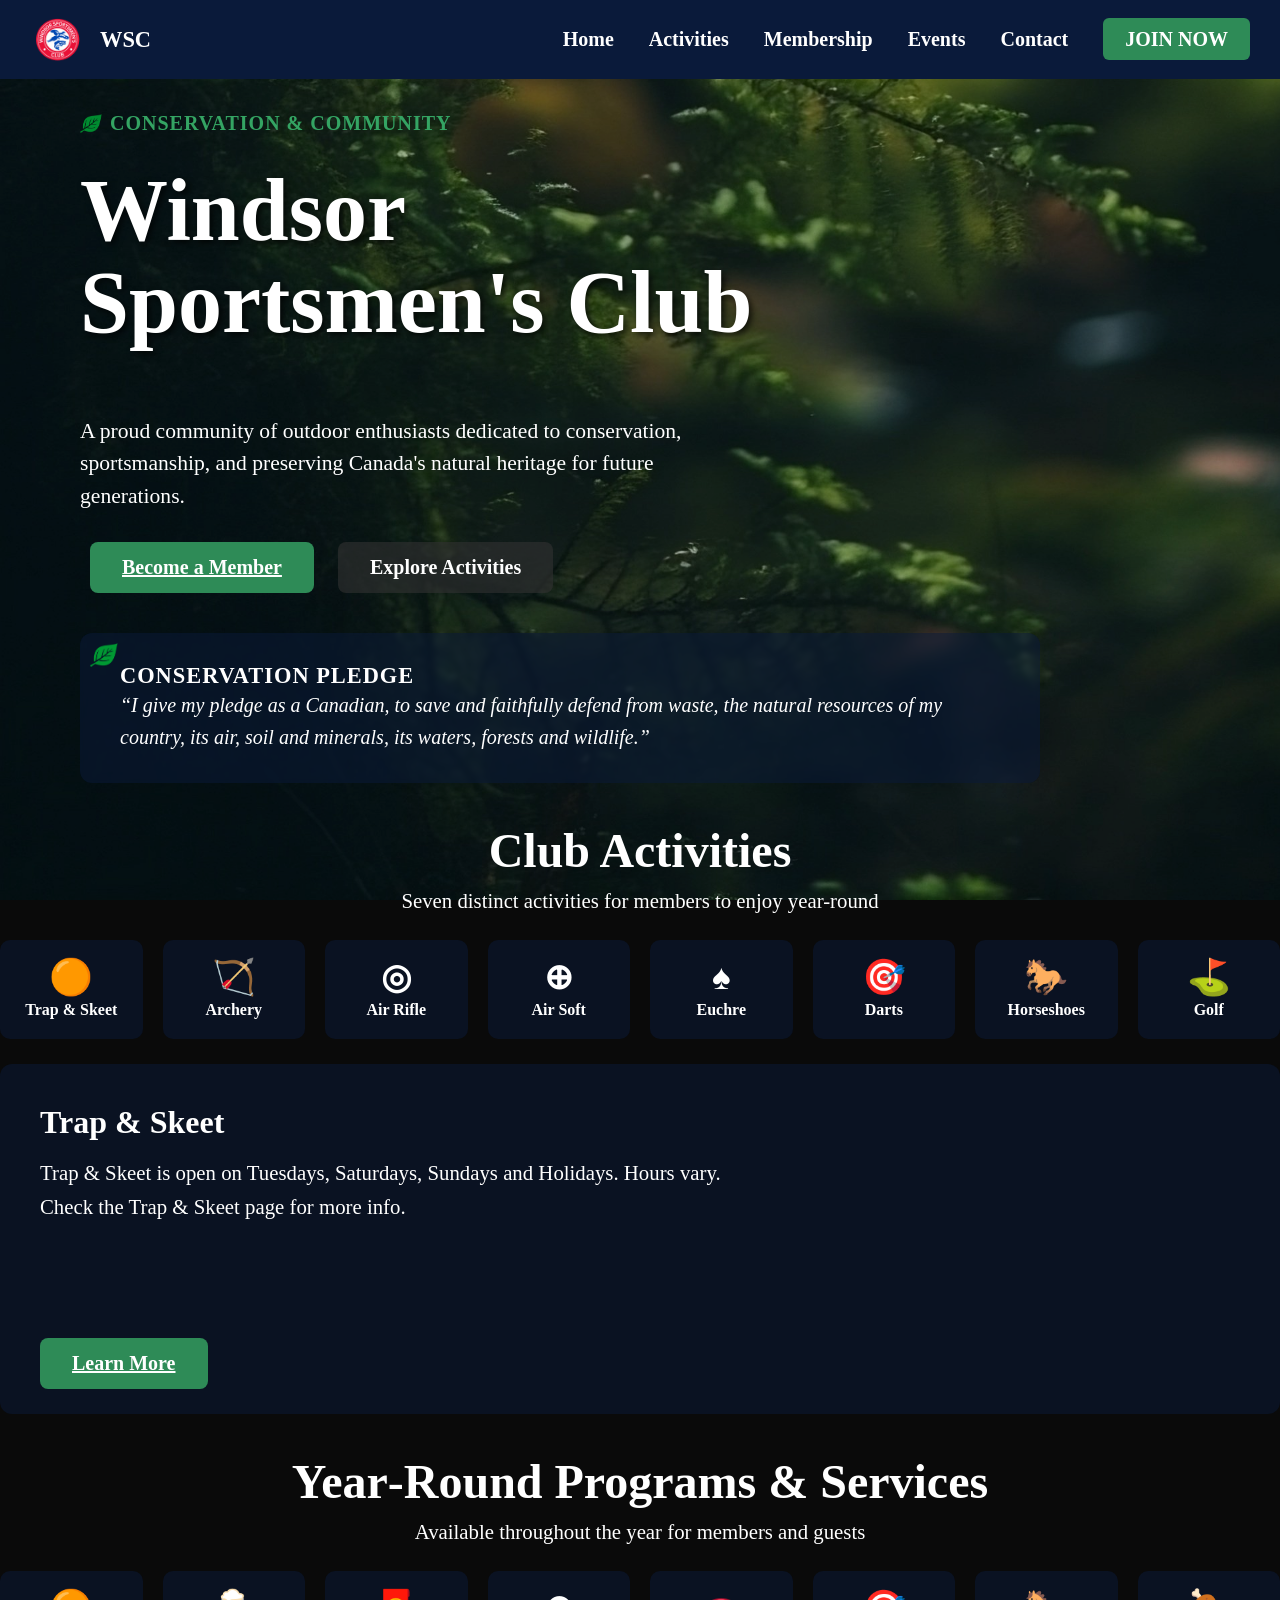
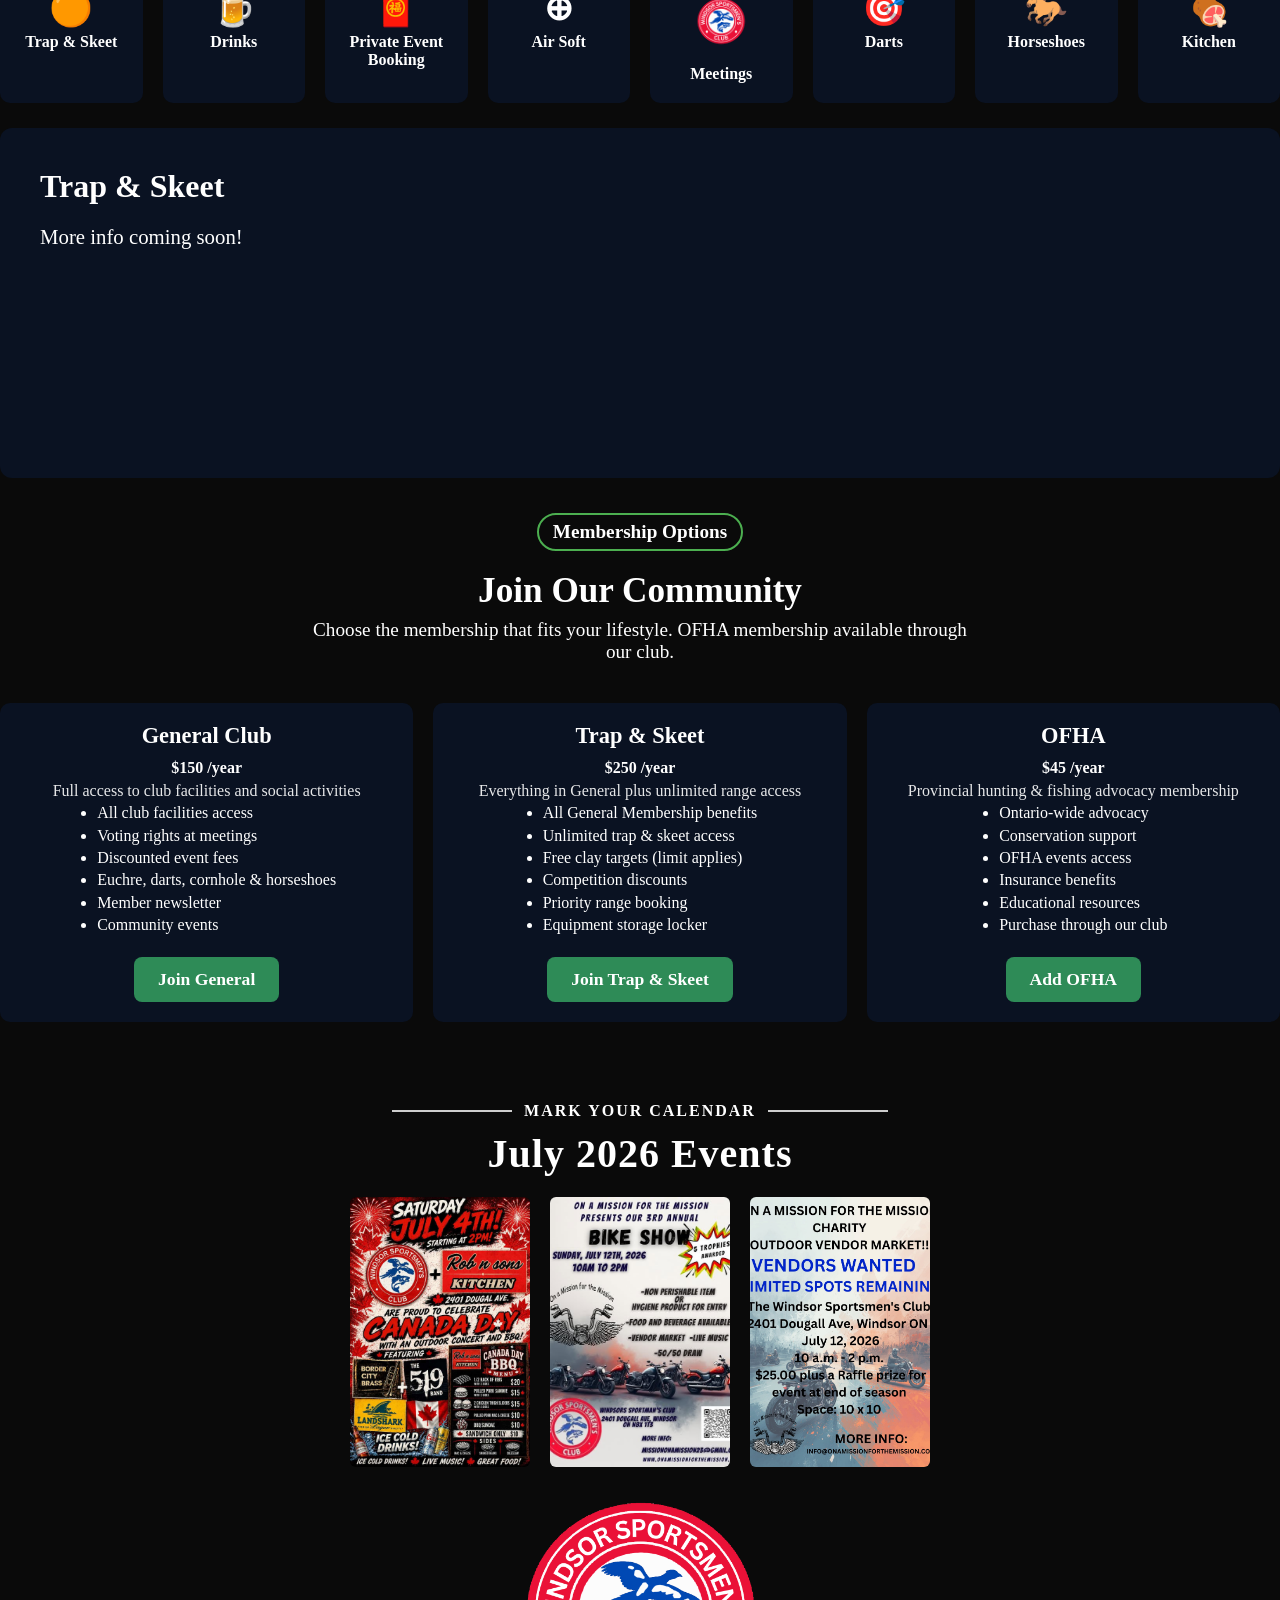
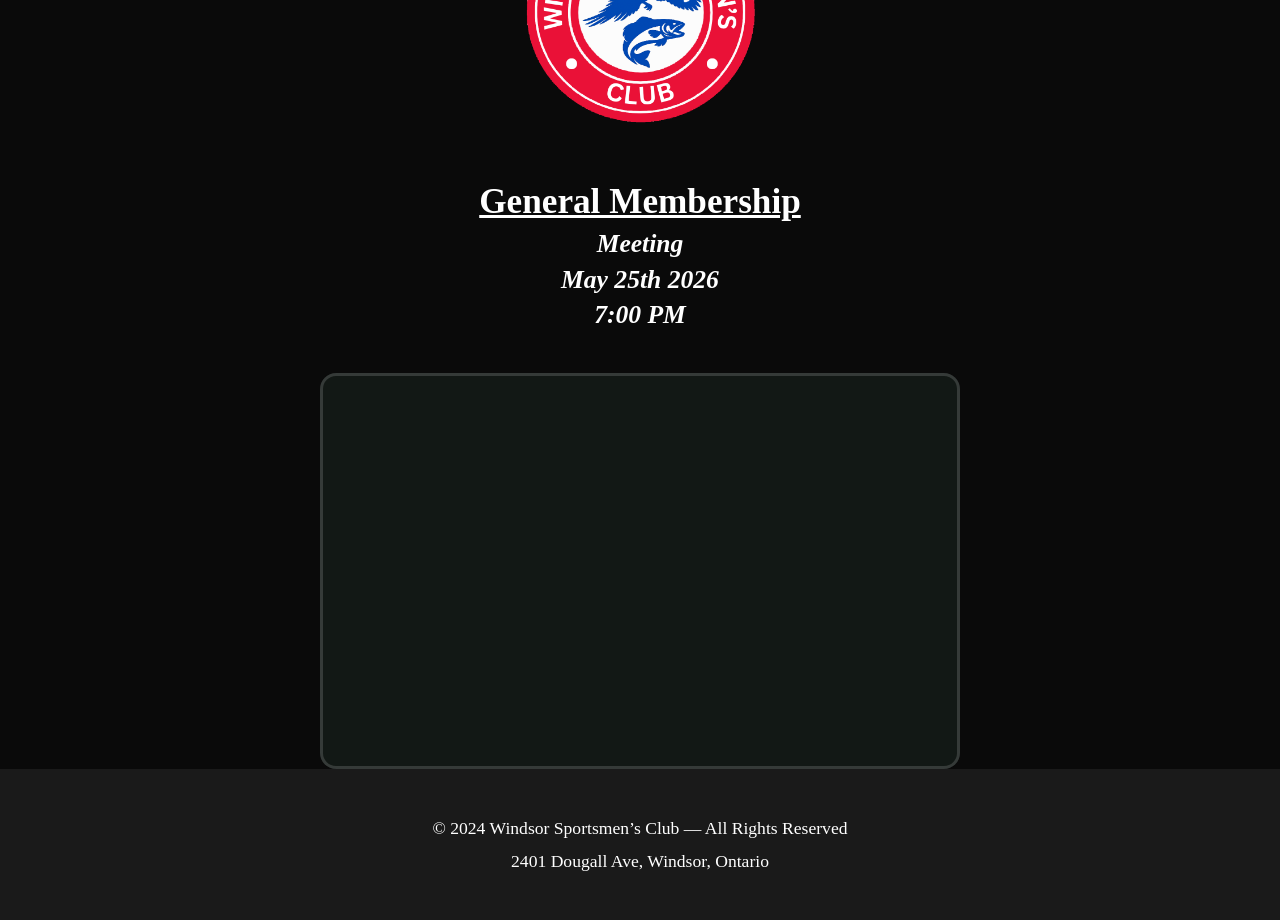
==== commit 857e2020: "Update index.html" ====
--- a/index.html
+++ b/index.html
@@ -75,7 +75,7 @@
 
 <!-- BUTTONS -->
 <div class="home-member-btn-wrapper">
-    <a class="home-member-btn">Become a Member</a>
+    <a href="#joincommunity" class="home-member-btn">Become a Member</a>
     <a class="home-activities-btn">Explore Activities</a>
 </div>
 
@@ -320,13 +320,13 @@
         <span>Membership Options</span>
     </div>
 
-    <div class="join-community">
-        <h2>Join Our Community</h2>
-        <p>
-            Choose the membership that fits your lifestyle. OFHA membership available through<br>
-            our club.
-        </p>
-    </div>
+       <div id="joincommunity" class="join-community">
+            <h2>Join Our Community</h2>
+            <p>
+                Choose the membership that fits your lifestyle. OFHA membership available through<br>
+                our club.
+            </p>
+       </div>
 
     <div class="three-card-section">
 
--- a/styles/home.css
+++ b/styles/home.css
@@ -944,7 +944,7 @@
 /* Header container (no background now) */
 .events-header {
     max-width: 900px;
-    margin: 40px auto 20px auto;
+    margin: 80px auto 20px auto;
     text-align: center;
 }
 
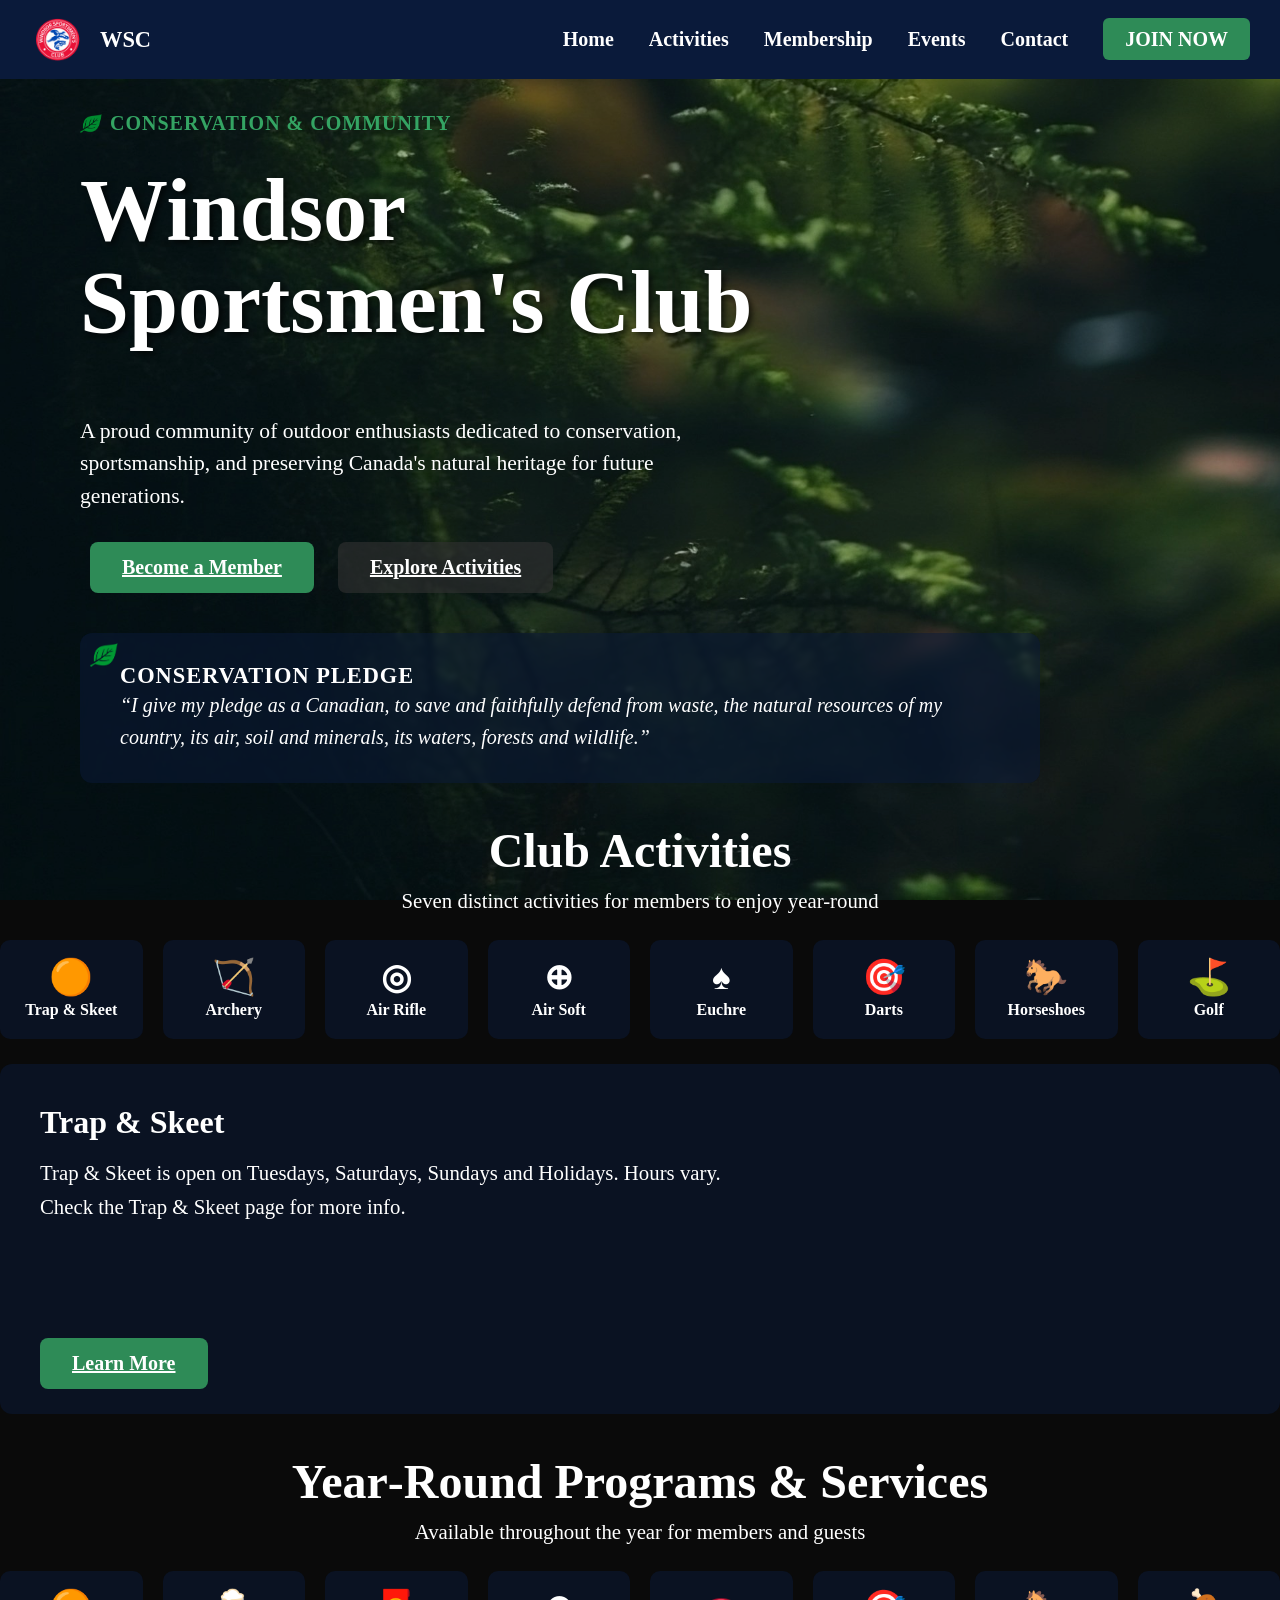
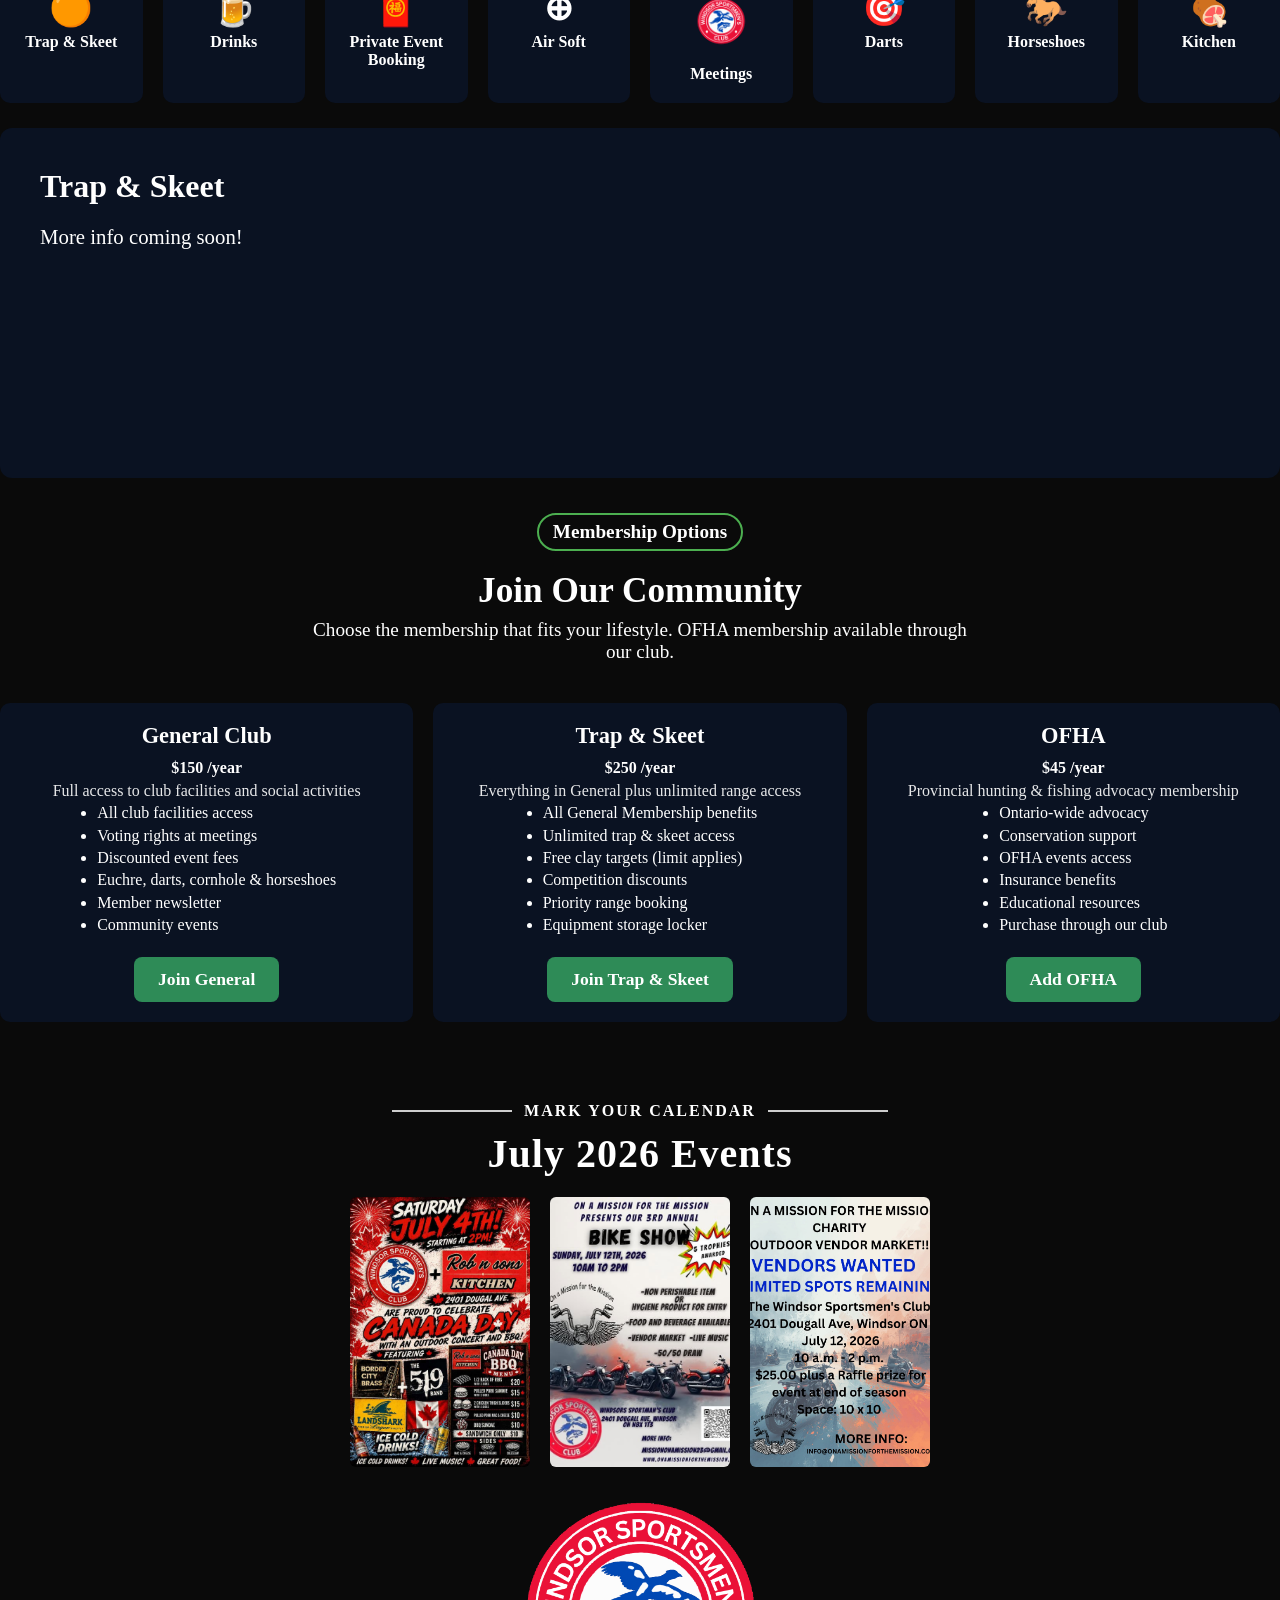
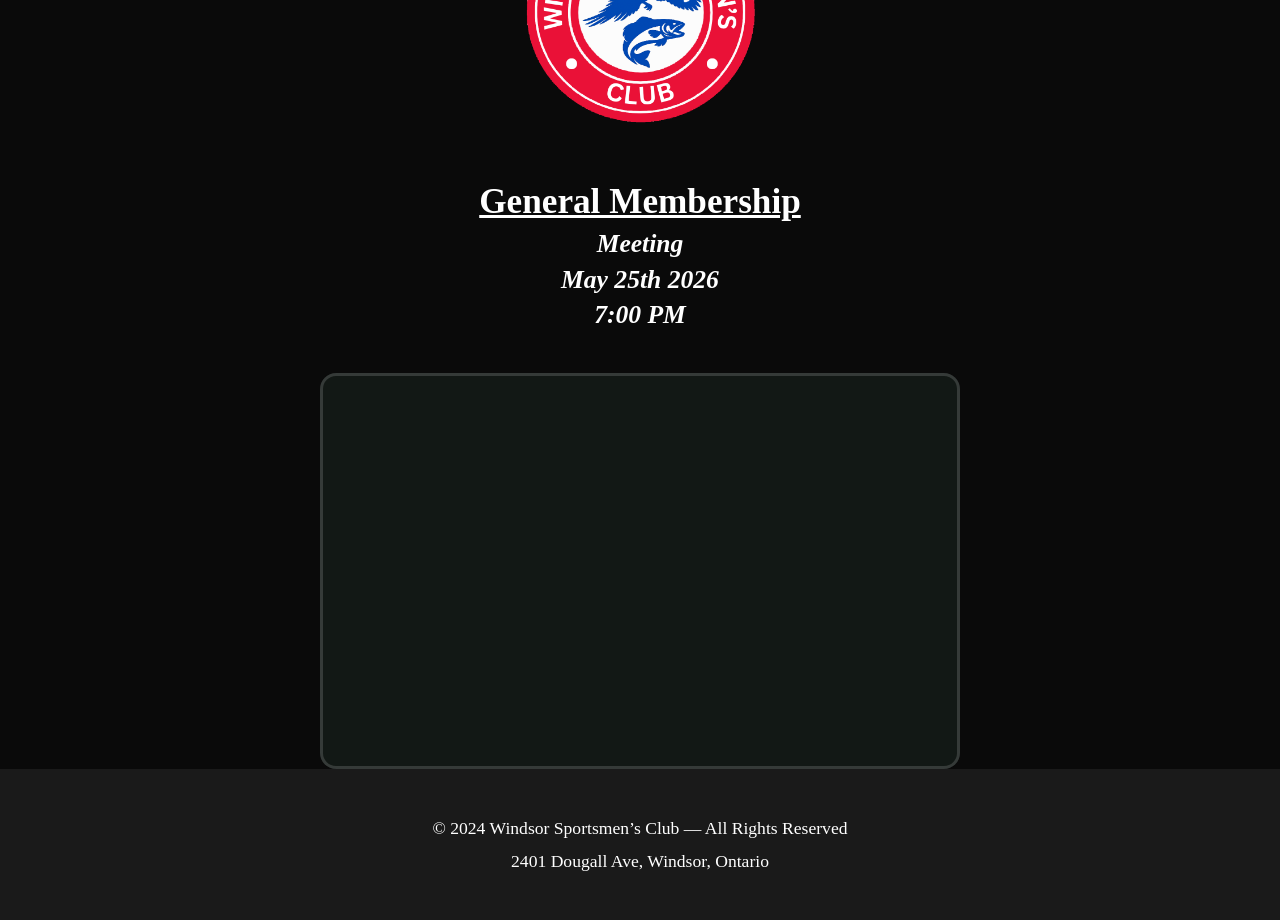
==== commit 2231987e: "Update link for Explore Activities button" ====
--- a/index.html
+++ b/index.html
@@ -76,7 +76,7 @@
 <!-- BUTTONS -->
 <div class="home-member-btn-wrapper">
     <a href="#joincommunity" class="home-member-btn">Become a Member</a>
-    <a class="home-activities-btn">Explore Activities</a>
+    <a href="#activities-section" class="home-activities-btn">Explore Activities</a>
 </div>
 
 <!-- PLEDGE CARD -->
--- a/styles/home.css
+++ b/styles/home.css
@@ -978,3 +978,11 @@
     color: #ffffff;               /* white so it stands out */
     letter-spacing: 1px;
 }
+
+html {
+    scroll-behavior: smooth;
+}
+
+#joincommunity {
+    scroll-margin-top: 175px;
+}
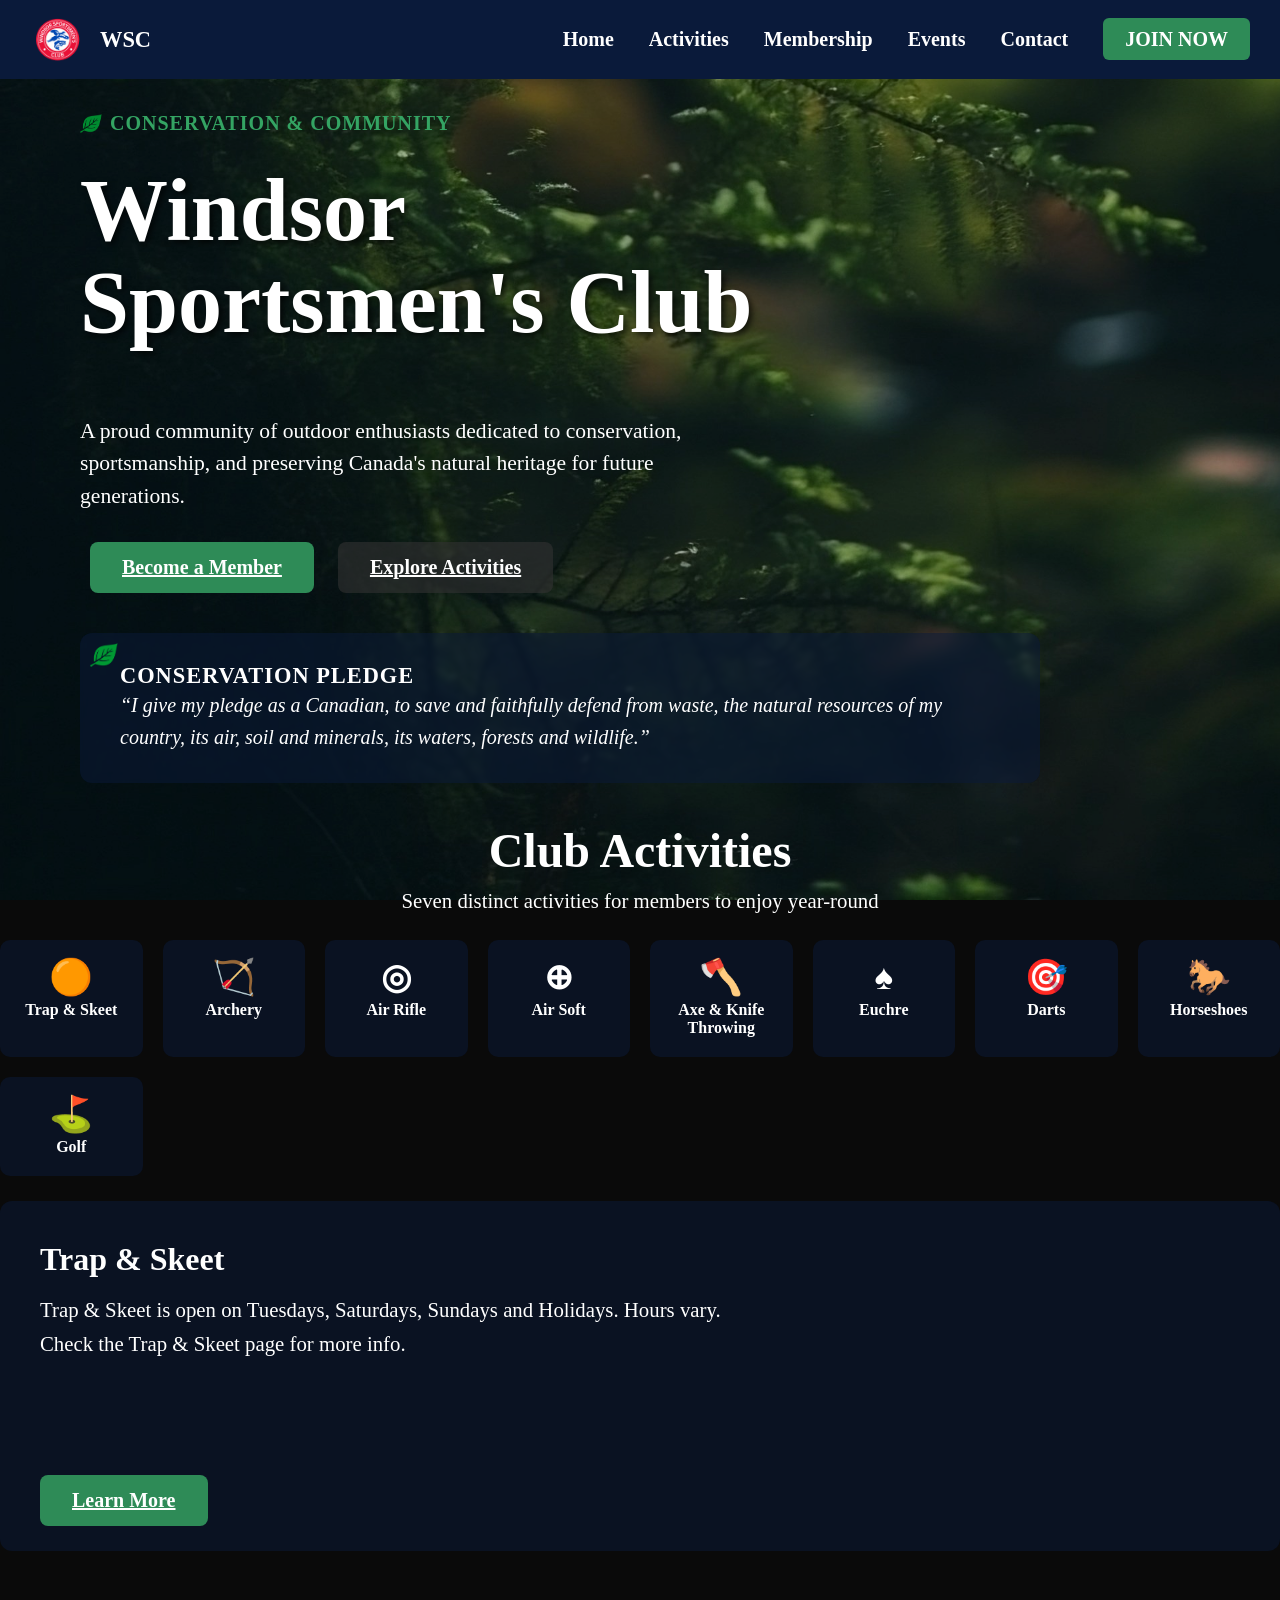
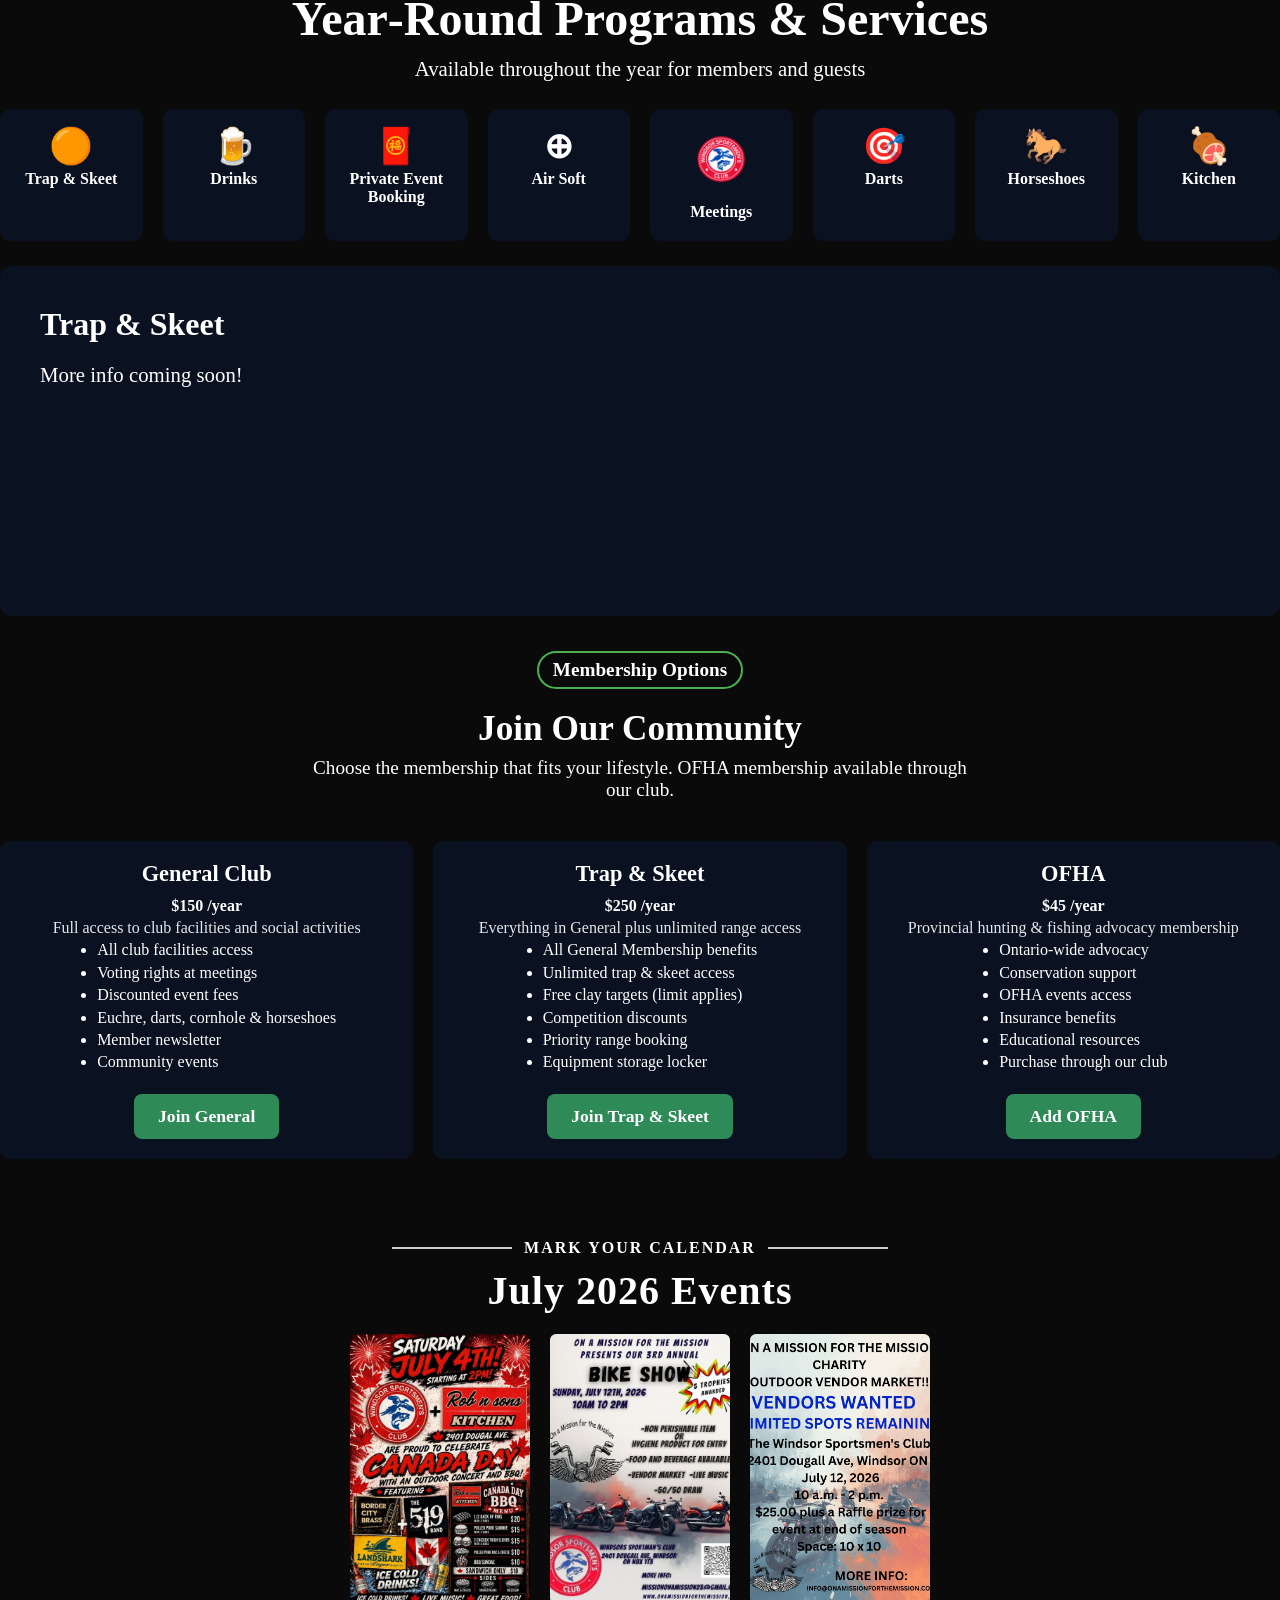
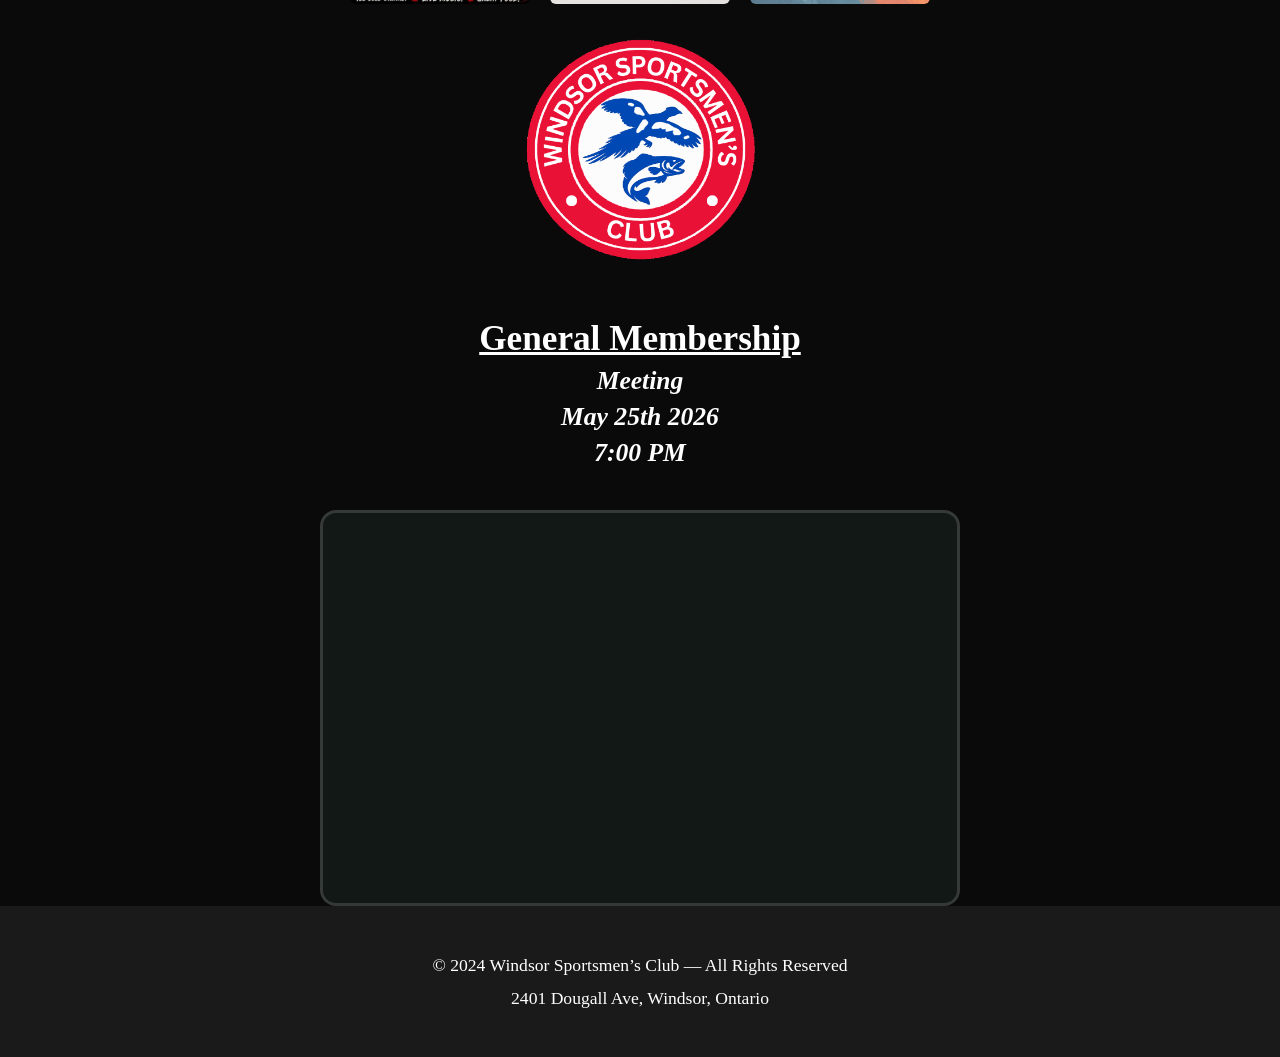
==== commit 2609a041: "Add Axe and Knife Throwing activity section Added Axe and Knife Throwing section with details and li" ====
--- a/index.html
+++ b/index.html
@@ -123,6 +123,11 @@
         <span class="mini-label">Air Soft</span>
     </div>
 
+    <div class="mini-card" data-target="info1" data-color="#ff8a00">
+        <span class="mini-icon">🪓</span>
+        <span class="mini-label">Axe & Knife Throwing</span>
+    </div>
+
     <div class="mini-card" data-target="info5" data-color="#ff007f">
         <span class="mini-icon">♠</span>
         <span class="mini-label">Euchre</span>
@@ -181,21 +186,29 @@
     </div>
 
     <div id="info5" class="activity-info">
+        <h3>Axe and Knife Throwing</h3>
+        <p>Axe and Knife Throwing COMMING SOON.</p>
+        <p>Check the Axe & Knife Throwing page for more info.</p>
+
+        <a href="KnifeAxe.html" class="activity-learn-btn">Learn More</a>
+    </div>
+
+    <div id="info6" class="activity-info">
         <h3>Euchre</h3>
         <p>More info coming soon!</p>
     </div>
 
-    <div id="info6" class="activity-info">
+    <div id="info7" class="activity-info">
         <h3>Darts</h3>
         <p>More info coming soon!</p>
     </div>
 
-    <div id="info7" class="activity-info">
+    <div id="info8" class="activity-info">
         <h3>Horseshoes</h3>
         <p>More info coming soon!</p>
     </div>
 
-    <div id="info8" class="activity-info">
+    <div id="info9" class="activity-info">
         <h3>Golf</h3>
         <p>More info coming soon!</p>
     </div>
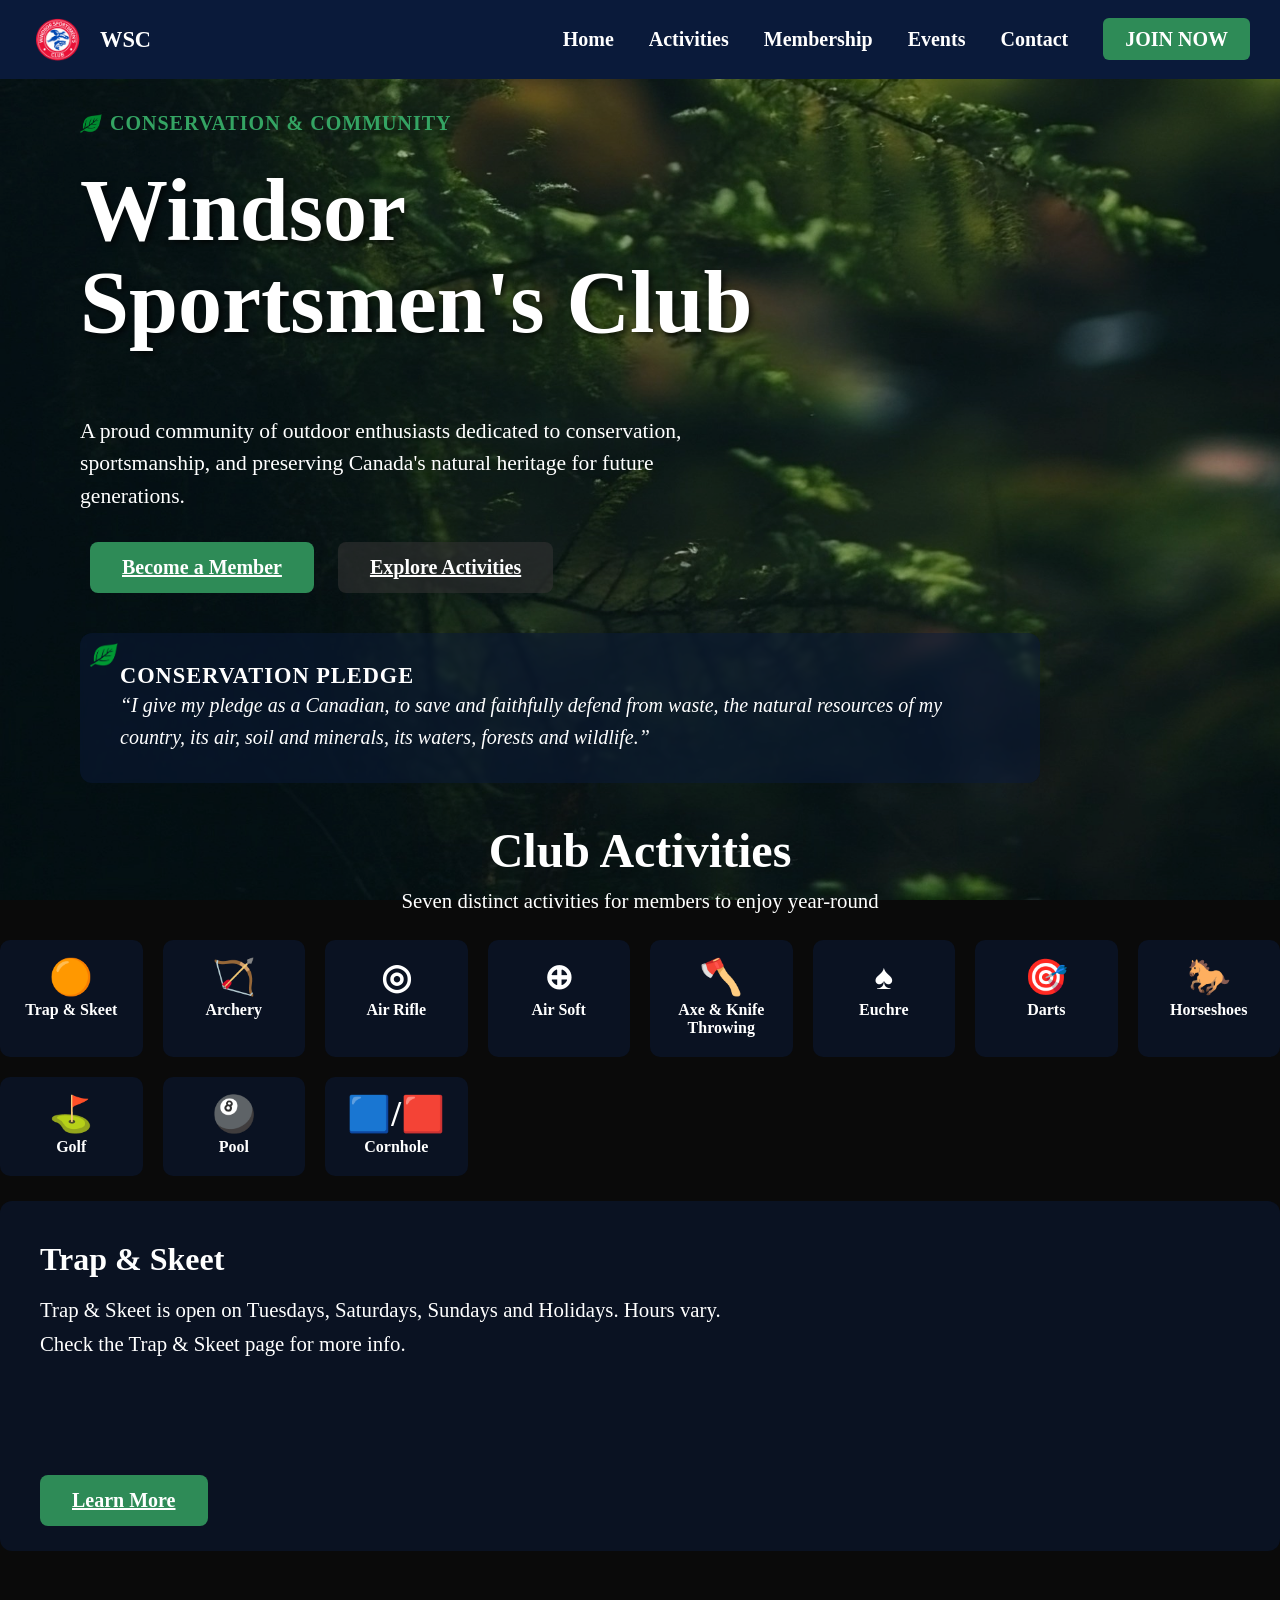
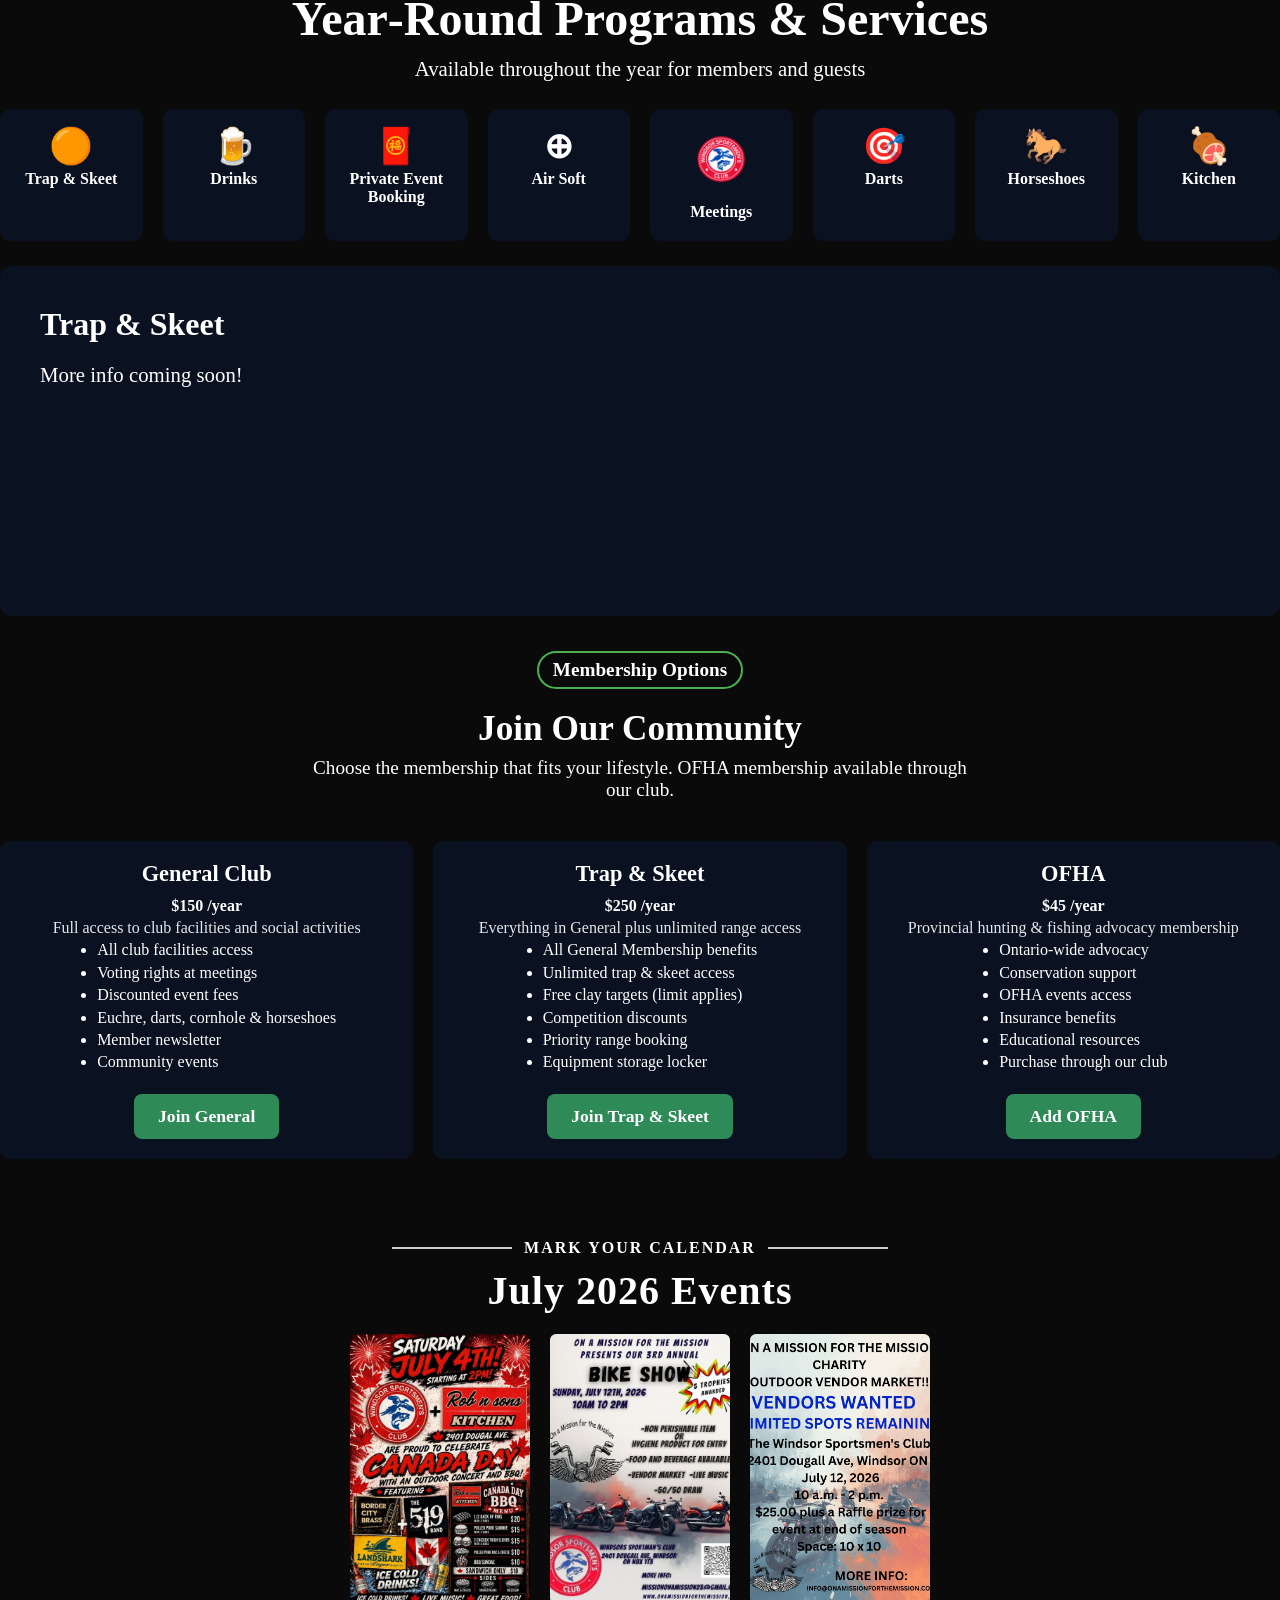
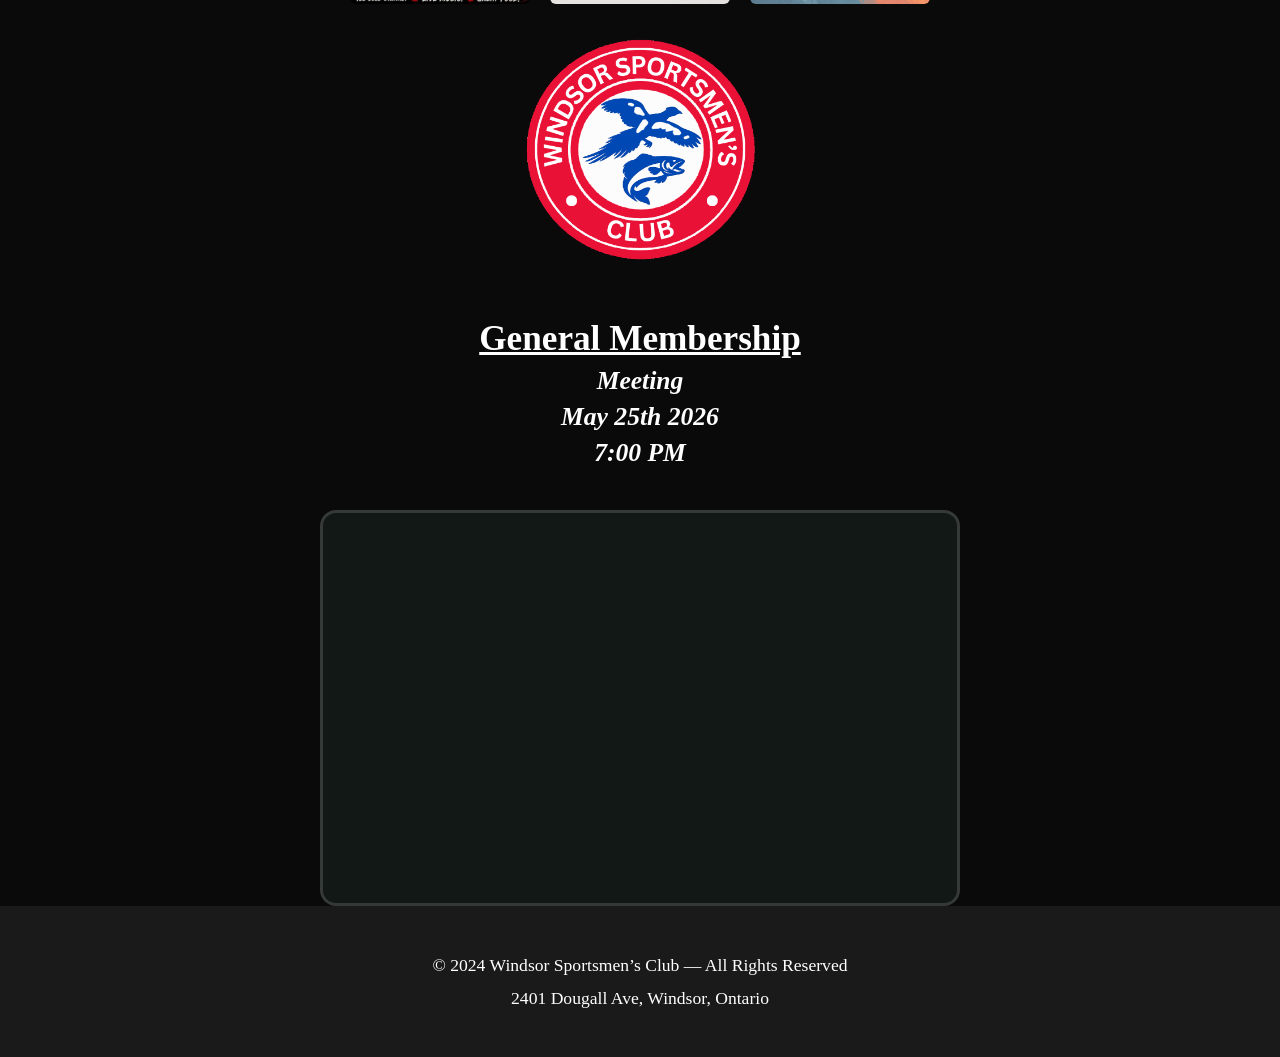
==== commit 0397bf2c: "Update index.html" ====
--- a/index.html
+++ b/index.html
@@ -123,31 +123,40 @@
         <span class="mini-label">Air Soft</span>
     </div>
 
-    <div class="mini-card" data-target="info1" data-color="#ff8a00">
+    <div class="mini-card" data-target="info5" data-color="#ff8a00">
         <span class="mini-icon">🪓</span>
         <span class="mini-label">Axe & Knife Throwing</span>
     </div>
 
-    <div class="mini-card" data-target="info5" data-color="#ff007f">
+    <div class="mini-card" data-target="info6" data-color="#ff007f">
         <span class="mini-icon">♠</span>
         <span class="mini-label">Euchre</span>
     </div>
 
-    <div class="mini-card" data-target="info6" data-color="#ff3131">
+    <div class="mini-card" data-target="info7" data-color="#ff3131">
         <span class="mini-icon">🎯</span>
         <span class="mini-label">Darts</span>
     </div>
 
-    <div class="mini-card" data-target="info7" data-color="#c68c53">
+    <div class="mini-card" data-target="info8" data-color="#c68c53">
         <span class="mini-icon">🐎</span>
         <span class="mini-label">Horseshoes</span>
     </div>
 
-    <div class="mini-card" data-target="info8" data-color="#2eb82e">
+    <div class="mini-card" data-target="info9" data-color="#2eb82e">
         <span class="mini-icon">⛳</span>
         <span class="mini-label">Golf</span>
     </div>
 
+    <div class="mini-card" data-target="info10" data-color="#2eb82e">
+        <span class="mini-icon">🎱</span>
+        <span class="mini-label">Pool</span>
+    </div>
+
+    <div class="mini-card" data-target="info11" data-color="#2eb82e">
+        <span class="mini-icon">🟦/🟥</span>
+        <span class="mini-label">Cornhole</span>
+    </div>
 </div>
 
 <!-- BIG CARD BELOW -->
@@ -213,6 +222,15 @@
         <p>More info coming soon!</p>
     </div>
 
+    <div id="info10" class="activity-info">
+        <h3>Pool</h3>
+        <p>More info coming soon!</p>
+    </div>
+
+    <div id="info11" class="activity-info">
+        <h3>Cornhole</h3>
+        <p>More info coming soon!</p>
+    </div>
 </div>
 
 <!-- YEAR‑ROUND PROGRAMS & SERVICES SECTION -->
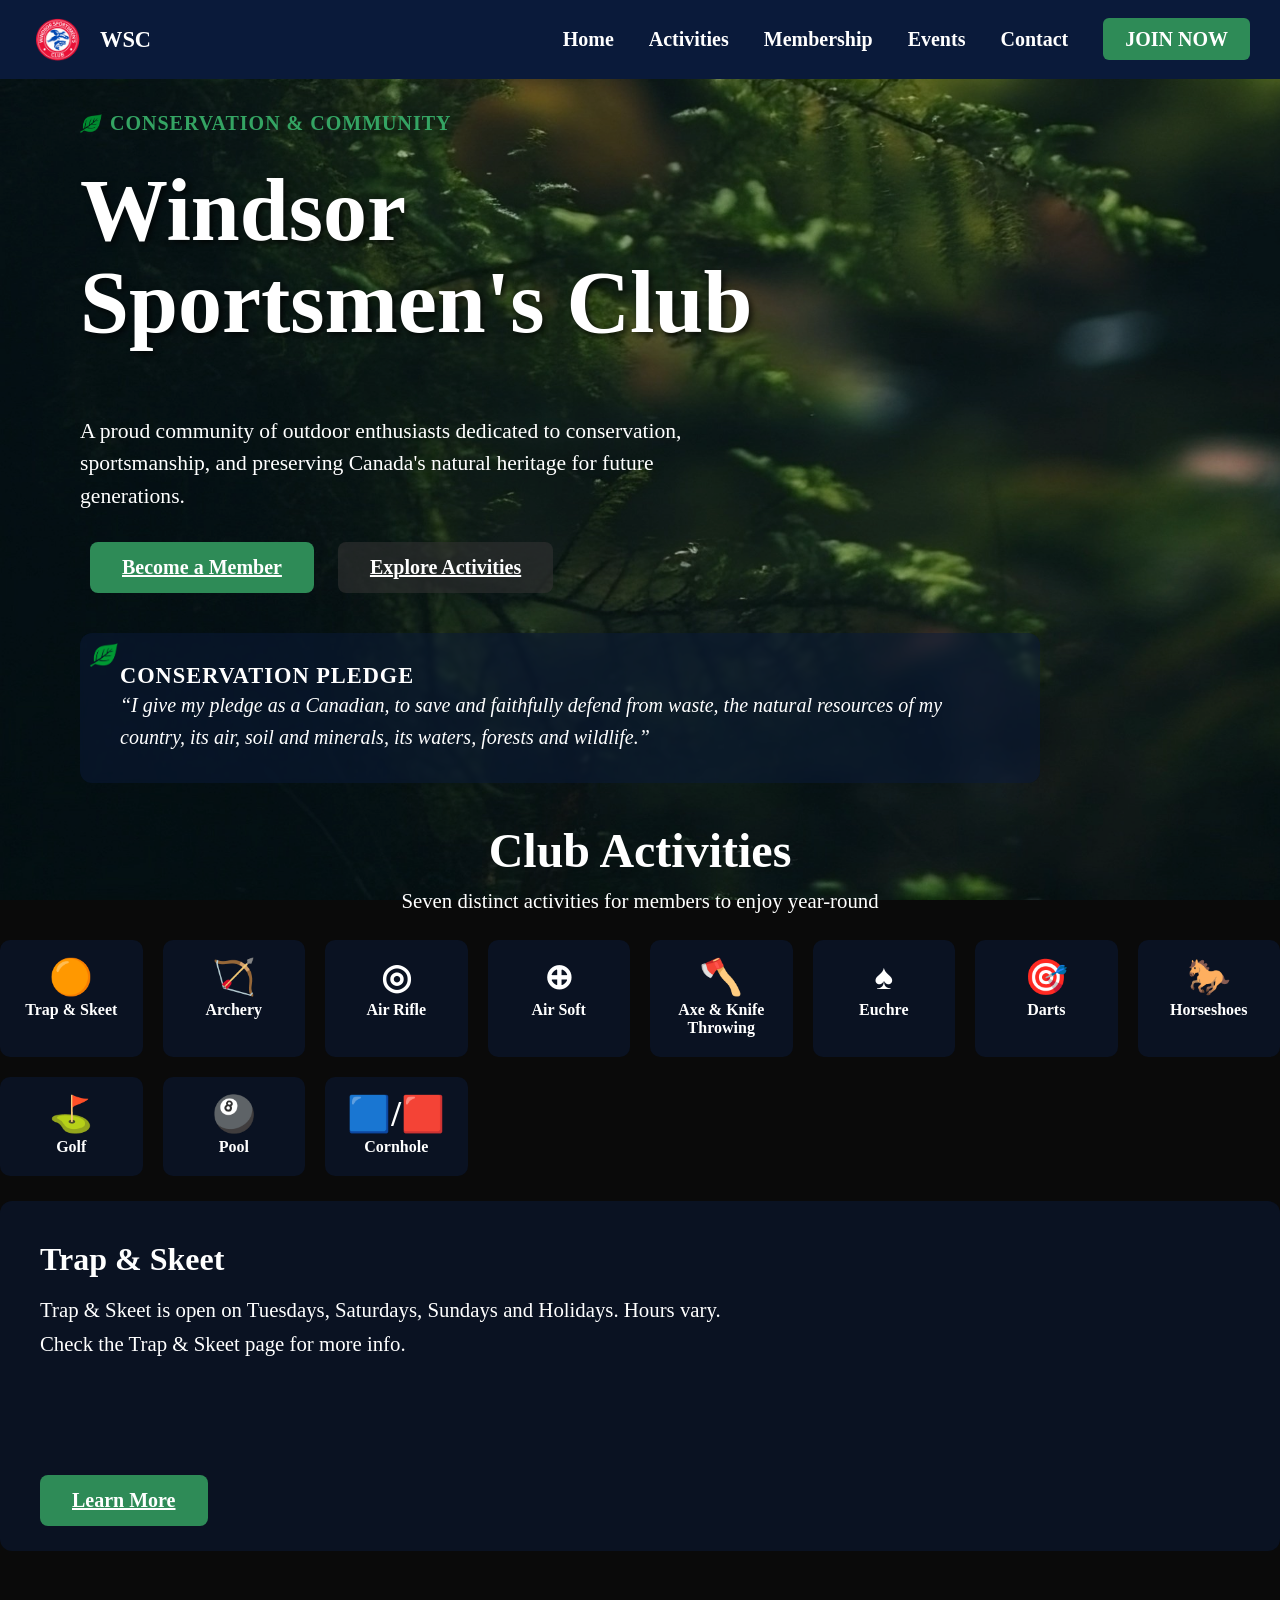
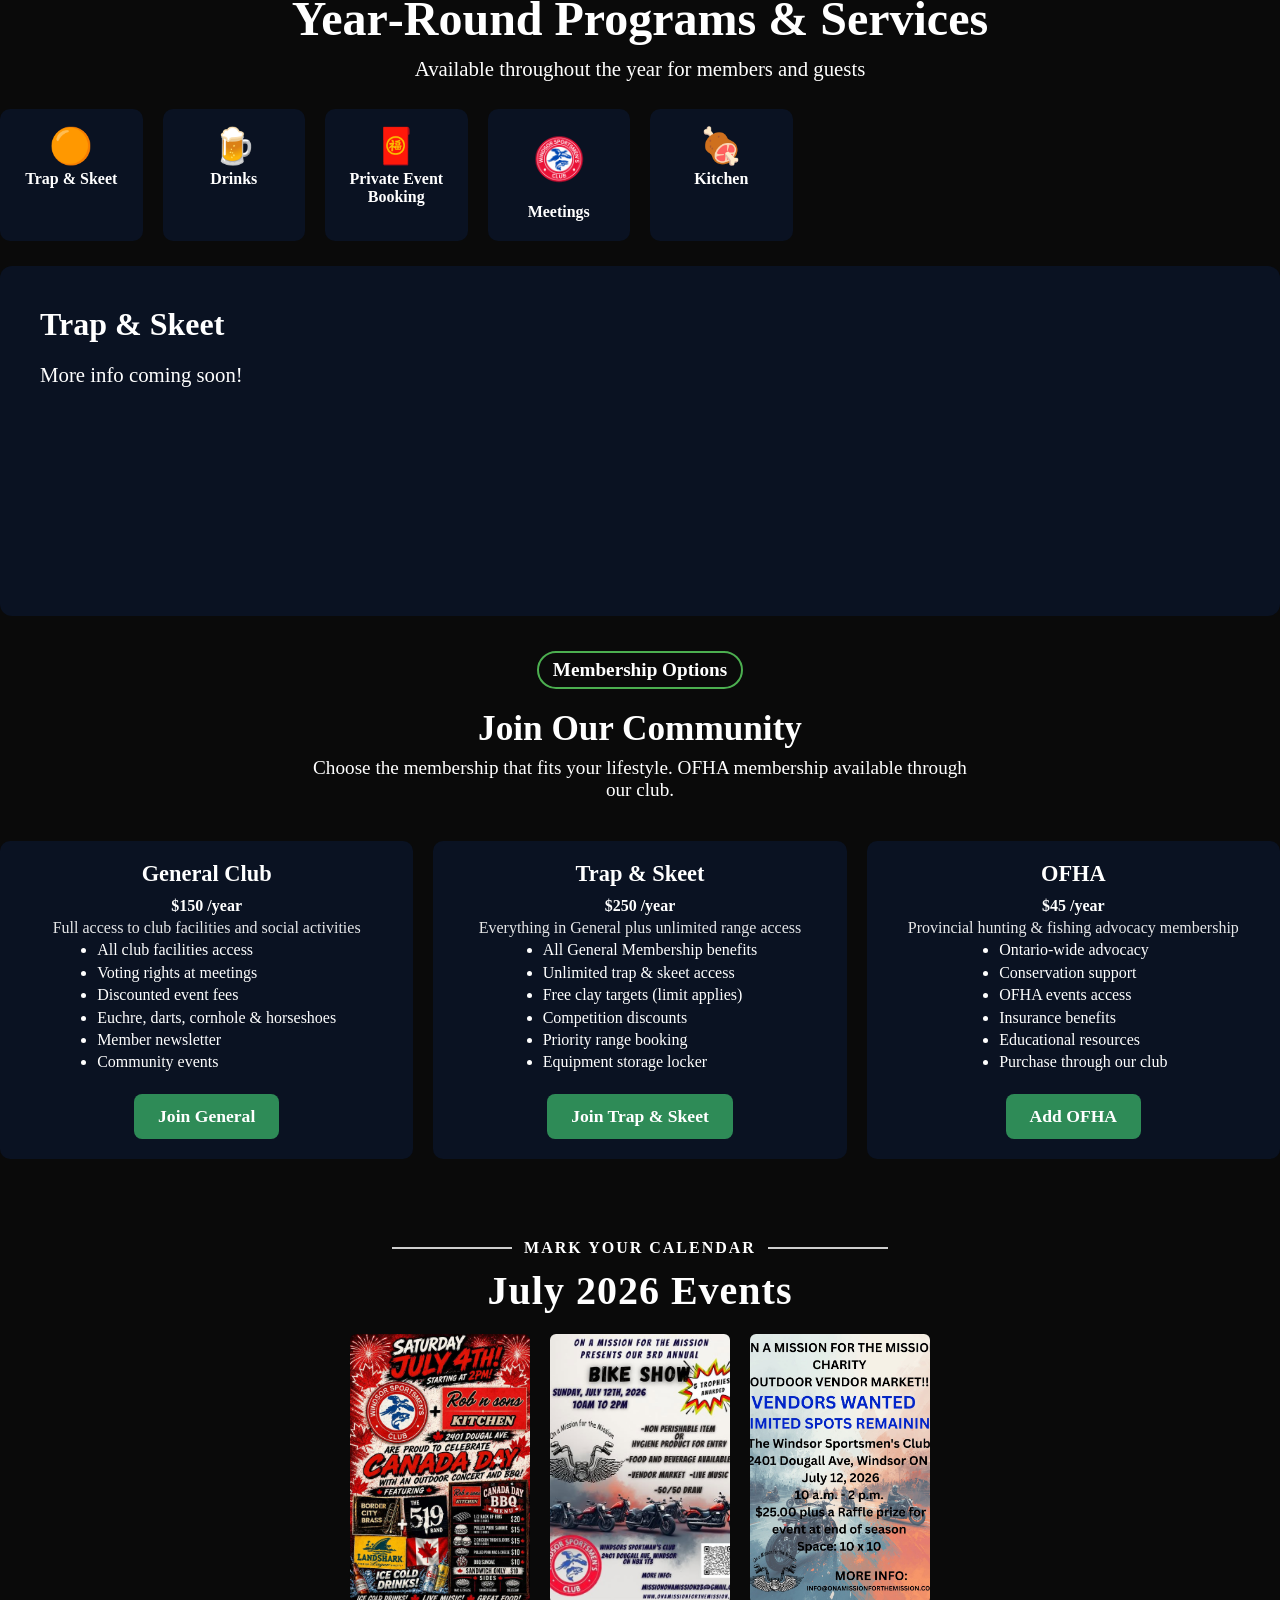
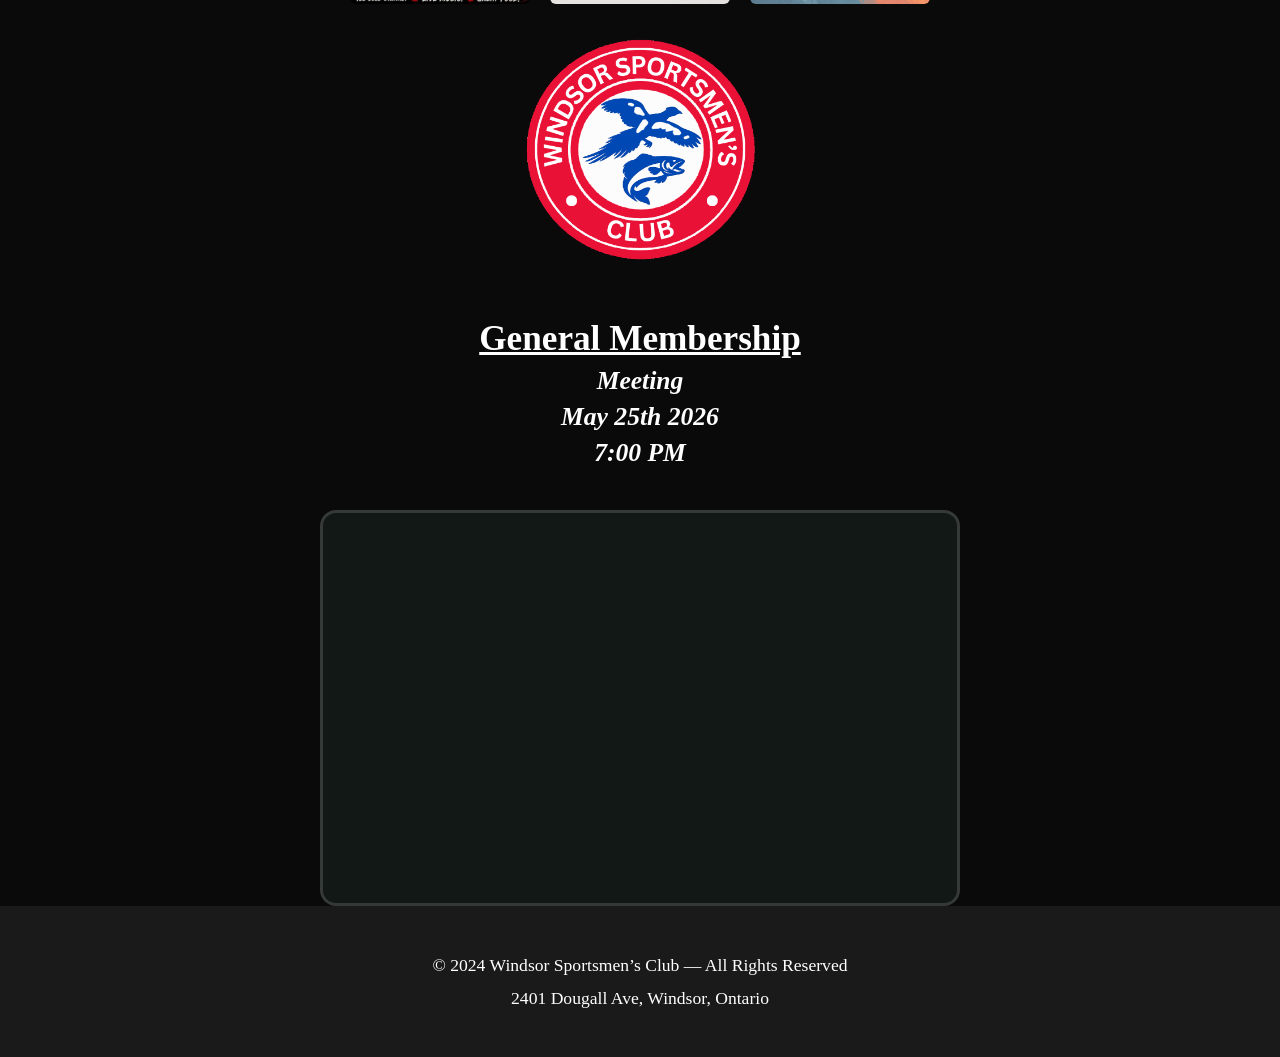
==== commit 7d9f99b7: "Remove mini-card sections for certain activities Removed several mini-card sections for Air Soft, Da" ====
--- a/index.html
+++ b/index.html
@@ -259,24 +259,9 @@
             <span class="mini-label">Private Event Booking</span>
         </div>
 
-        <div class="mini-card" data-target="info4b" data-color="#b300ff">
-            <span class="mini-icon">⊕</span>
-            <span class="mini-label">Air Soft</span>
-        </div>
-
         <div class="mini-card" data-target="info5b" data-color="#ffd700">
             <img src="images/WINDSOR SPORTSMANS REMAKE.png" class="mini-thumb">
             <span class="mini-label">Meetings</span>
-        </div>
-
-        <div class="mini-card" data-target="info6b" data-color="#ff3131">
-            <span class="mini-icon">🎯</span>
-            <span class="mini-label">Darts</span>
-        </div>
-
-        <div class="mini-card" data-target="info7b" data-color="#c68c53">
-            <span class="mini-icon">🐎</span>
-            <span class="mini-label">Horseshoes</span>
         </div>
 
         <div class="mini-card" data-target="info8b" data-color="#2eb82e">
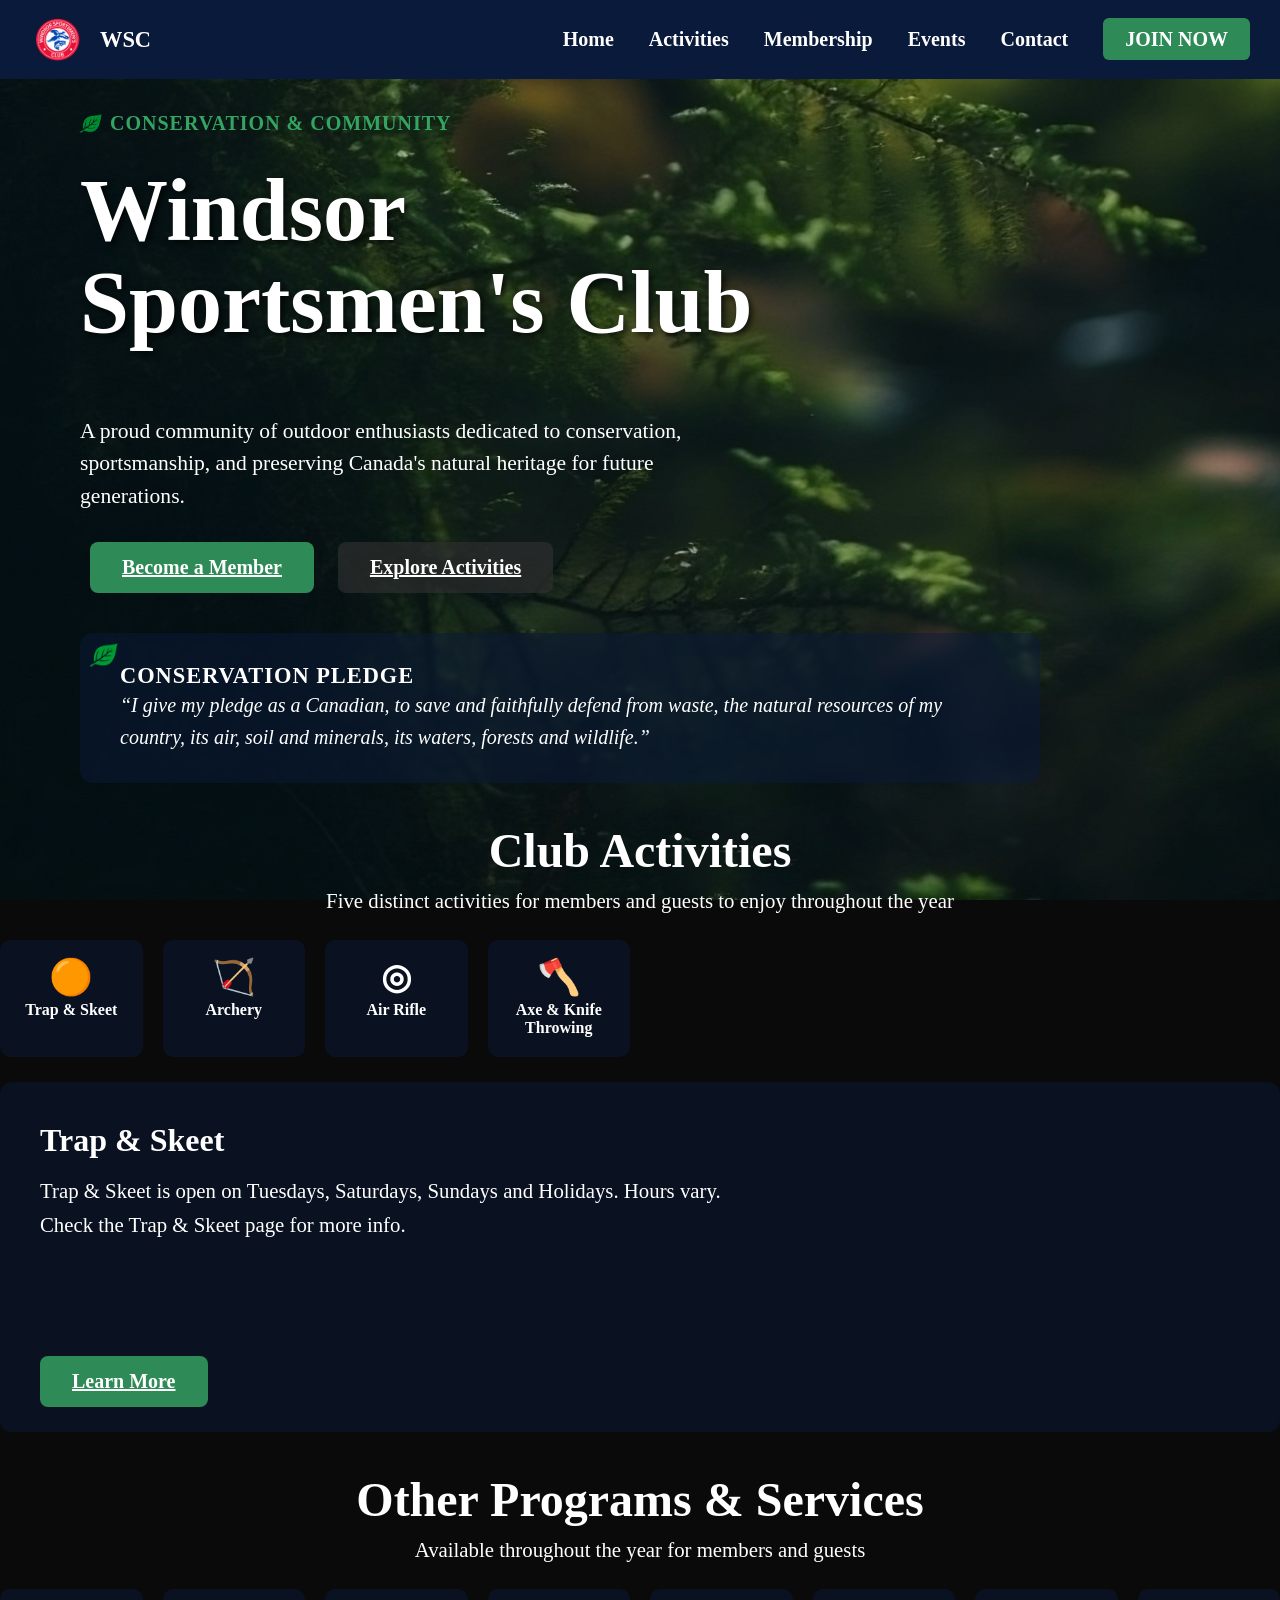
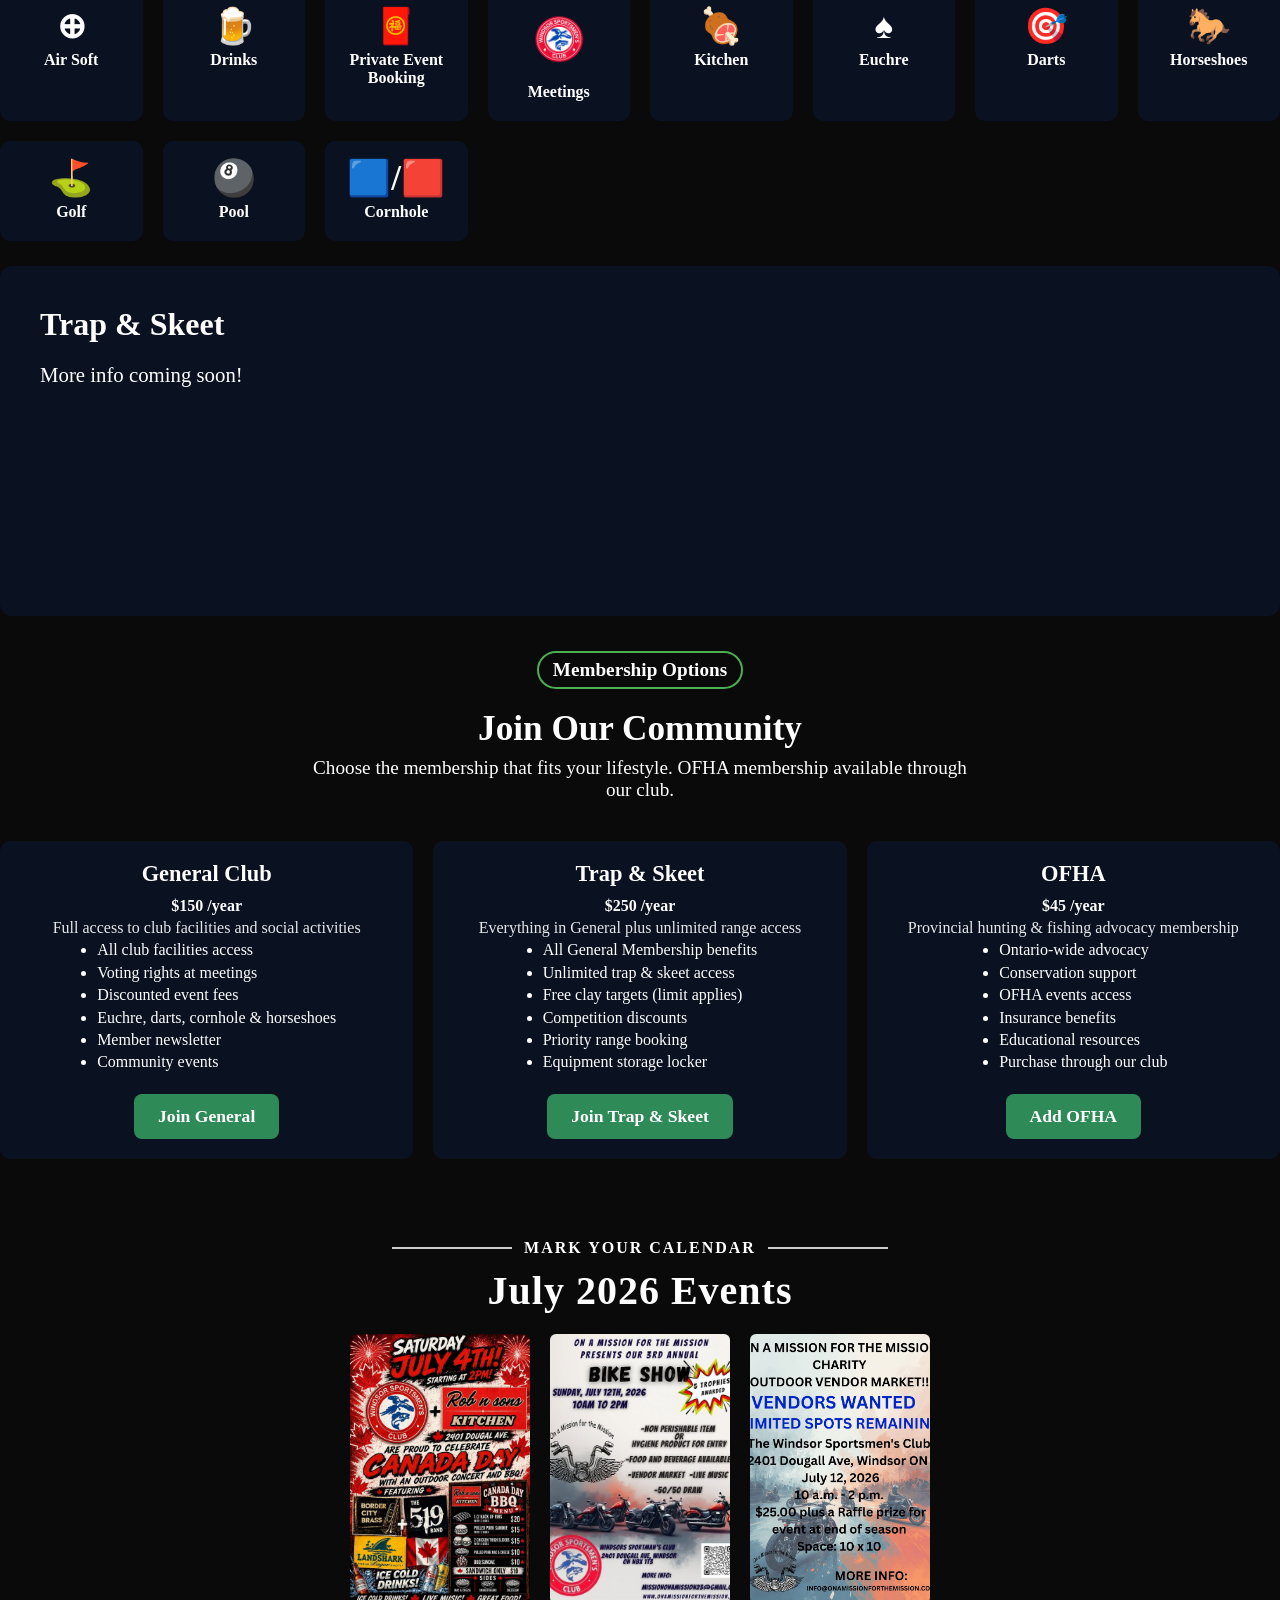
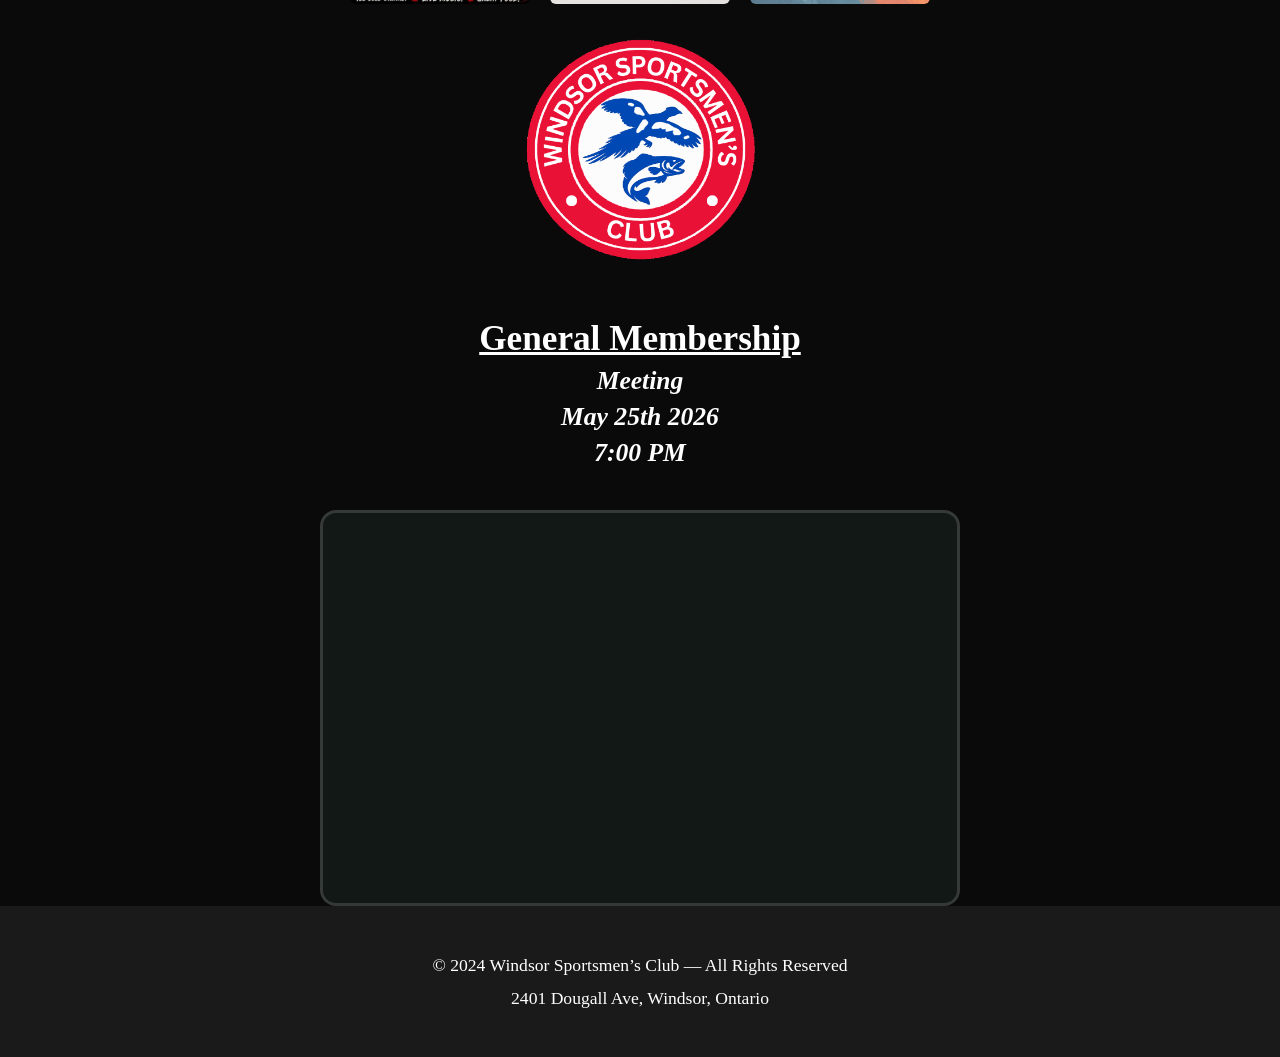
==== commit ecab78fd: "Update club activities and program descriptions" ====
--- a/index.html
+++ b/index.html
@@ -97,7 +97,7 @@
 <!-- Club Activities -->
 <div id="activities-section" class="activities-header">
     <h2>Club Activities</h2>
-    <p>Seven distinct activities for members to enjoy year-round</p>
+    <p>Five distinct activities for members and guests to enjoy throughout the year</p>
 </div>
 
 <!-- TOP ROW OF MINI CARDS -->
@@ -118,45 +118,11 @@
         <span class="mini-label">Air Rifle</span>
     </div>
 
-    <div class="mini-card" data-target="info4" data-color="#b300ff">
-        <span class="mini-icon">⊕</span>
-        <span class="mini-label">Air Soft</span>
-    </div>
-
-    <div class="mini-card" data-target="info5" data-color="#ff8a00">
+    <div class="mini-card" data-target="info4" data-color="#ff8a00">
         <span class="mini-icon">🪓</span>
         <span class="mini-label">Axe & Knife Throwing</span>
     </div>
 
-    <div class="mini-card" data-target="info6" data-color="#ff007f">
-        <span class="mini-icon">♠</span>
-        <span class="mini-label">Euchre</span>
-    </div>
-
-    <div class="mini-card" data-target="info7" data-color="#ff3131">
-        <span class="mini-icon">🎯</span>
-        <span class="mini-label">Darts</span>
-    </div>
-
-    <div class="mini-card" data-target="info8" data-color="#c68c53">
-        <span class="mini-icon">🐎</span>
-        <span class="mini-label">Horseshoes</span>
-    </div>
-
-    <div class="mini-card" data-target="info9" data-color="#2eb82e">
-        <span class="mini-icon">⛳</span>
-        <span class="mini-label">Golf</span>
-    </div>
-
-    <div class="mini-card" data-target="info10" data-color="#2eb82e">
-        <span class="mini-icon">🎱</span>
-        <span class="mini-label">Pool</span>
-    </div>
-
-    <div class="mini-card" data-target="info11" data-color="#2eb82e">
-        <span class="mini-icon">🟦/🟥</span>
-        <span class="mini-label">Cornhole</span>
-    </div>
 </div>
 
 <!-- BIG CARD BELOW -->
@@ -190,63 +156,28 @@
     </div>
 
     <div id="info4" class="activity-info">
-        <h3>Air Soft</h3>
-        <p>More info coming soon!</p>
-    </div>
-
-    <div id="info5" class="activity-info">
         <h3>Axe and Knife Throwing</h3>
         <p>Axe and Knife Throwing COMMING SOON.</p>
         <p>Check the Axe & Knife Throwing page for more info.</p>
 
         <a href="KnifeAxe.html" class="activity-learn-btn">Learn More</a>
     </div>
-
-    <div id="info6" class="activity-info">
-        <h3>Euchre</h3>
-        <p>More info coming soon!</p>
-    </div>
-
-    <div id="info7" class="activity-info">
-        <h3>Darts</h3>
-        <p>More info coming soon!</p>
-    </div>
-
-    <div id="info8" class="activity-info">
-        <h3>Horseshoes</h3>
-        <p>More info coming soon!</p>
-    </div>
-
-    <div id="info9" class="activity-info">
-        <h3>Golf</h3>
-        <p>More info coming soon!</p>
-    </div>
-
-    <div id="info10" class="activity-info">
-        <h3>Pool</h3>
-        <p>More info coming soon!</p>
-    </div>
-
-    <div id="info11" class="activity-info">
-        <h3>Cornhole</h3>
-        <p>More info coming soon!</p>
-    </div>
 </div>
 
 <!-- YEAR‑ROUND PROGRAMS & SERVICES SECTION -->
 <section id="year-round-programs-services">
 
     <div class="activities-header">
-        <h2>Year‑Round Programs & Services</h2>
+        <h2>Other Programs & Services</h2>
         <p>Available throughout the year for members and guests</p>
     </div>
 
     <!-- TOP ROW OF MINI CARDS (SECOND SET) -->
     <div class="activity-mini-row">
 
-        <div class="mini-card" data-target="info1b" data-color="#ff8a00">
-            <span class="mini-icon">🟠</span>
-            <span class="mini-label">Trap & Skeet</span>
+        <div class="mini-card" data-target="info4" data-color="#b300ff">
+            <span class="mini-icon">⊕</span>
+            <span class="mini-label">Air Soft</span>
         </div>
 
         <div class="mini-card" data-target="info2b" data-color="#c49b3f">
@@ -269,6 +200,35 @@
             <span class="mini-label">Kitchen</span>
         </div>
 
+        <div class="mini-card" data-target="info6" data-color="#ff007f">
+            <span class="mini-icon">♠</span>
+            <span class="mini-label">Euchre</span>
+        </div>
+
+        <div class="mini-card" data-target="info7" data-color="#ff3131">
+            <span class="mini-icon">🎯</span>
+            <span class="mini-label">Darts</span>
+        </div>
+
+        <div class="mini-card" data-target="info8" data-color="#c68c53">
+            <span class="mini-icon">🐎</span>
+            <span class="mini-label">Horseshoes</span>
+        </div>
+
+        <div class="mini-card" data-target="info9" data-color="#2eb82e">
+            <span class="mini-icon">⛳</span>
+            <span class="mini-label">Golf</span>
+        </div>
+
+        <div class="mini-card" data-target="info10" data-color="#2eb82e">
+            <span class="mini-icon">🎱</span>
+            <span class="mini-label">Pool</span>
+        </div>
+
+        <div class="mini-card" data-target="info11" data-color="#2eb82e">
+            <span class="mini-icon">🟦/🟥</span>
+            <span class="mini-label">Cornhole</span>
+        </div>
     </div>
 </section>
 
@@ -324,6 +284,36 @@
             fresh new look to down‑home cooking!<br>
             Regular hours: 11am–8pm, Tuesday–Saturday.
         </p>
+    </div>
+
+    <div id="info6" class="activity-info">
+        <h3>Euchre</h3>
+        <p>More info coming soon!</p>
+    </div>
+
+    <div id="info7" class="activity-info">
+        <h3>Darts</h3>
+        <p>More info coming soon!</p>
+    </div>
+
+    <div id="info8" class="activity-info">
+        <h3>Horseshoes</h3>
+        <p>More info coming soon!</p>
+    </div>
+
+    <div id="info9" class="activity-info">
+        <h3>Golf</h3>
+        <p>More info coming soon!</p>
+    </div>
+
+    <div id="info10" class="activity-info">
+        <h3>Pool</h3>
+        <p>More info coming soon!</p>
+    </div>
+
+    <div id="info11" class="activity-info">
+        <h3>Cornhole</h3>
+        <p>More info coming soon!</p>
     </div>
 
 </div>
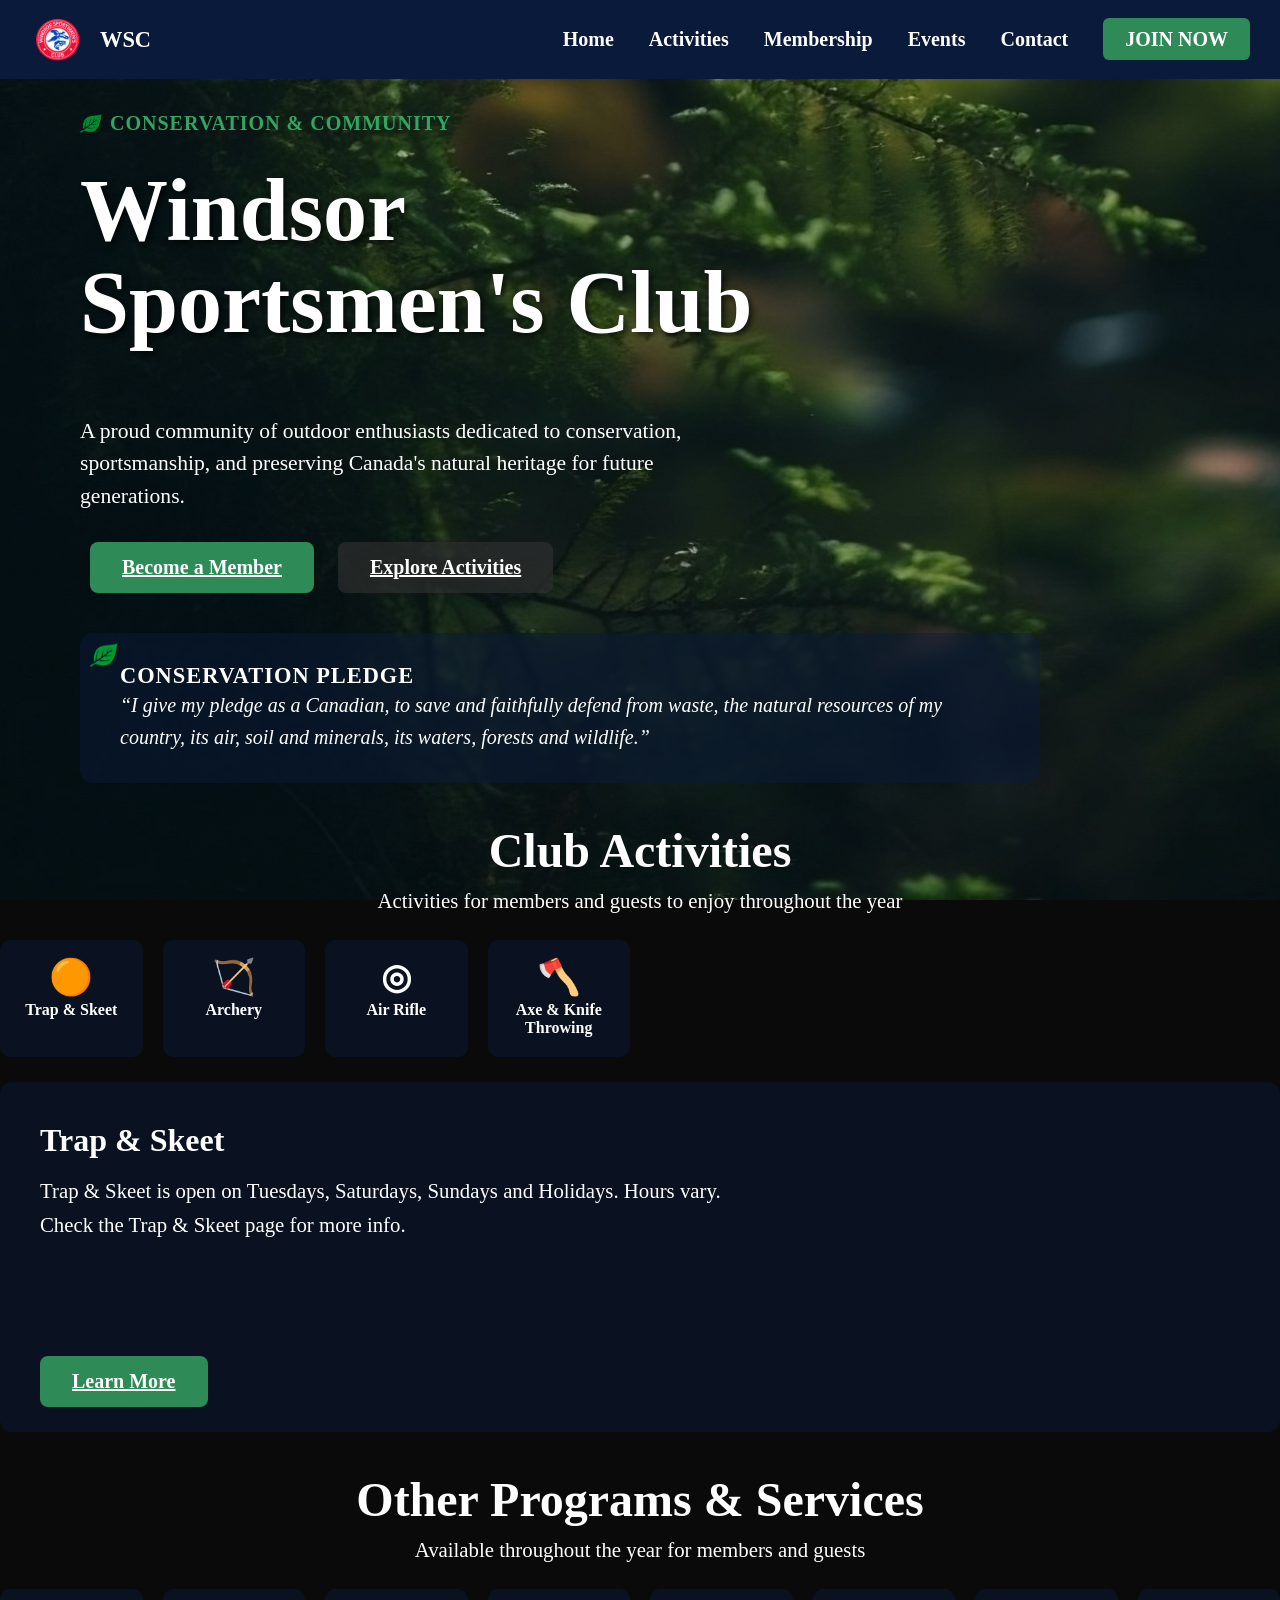
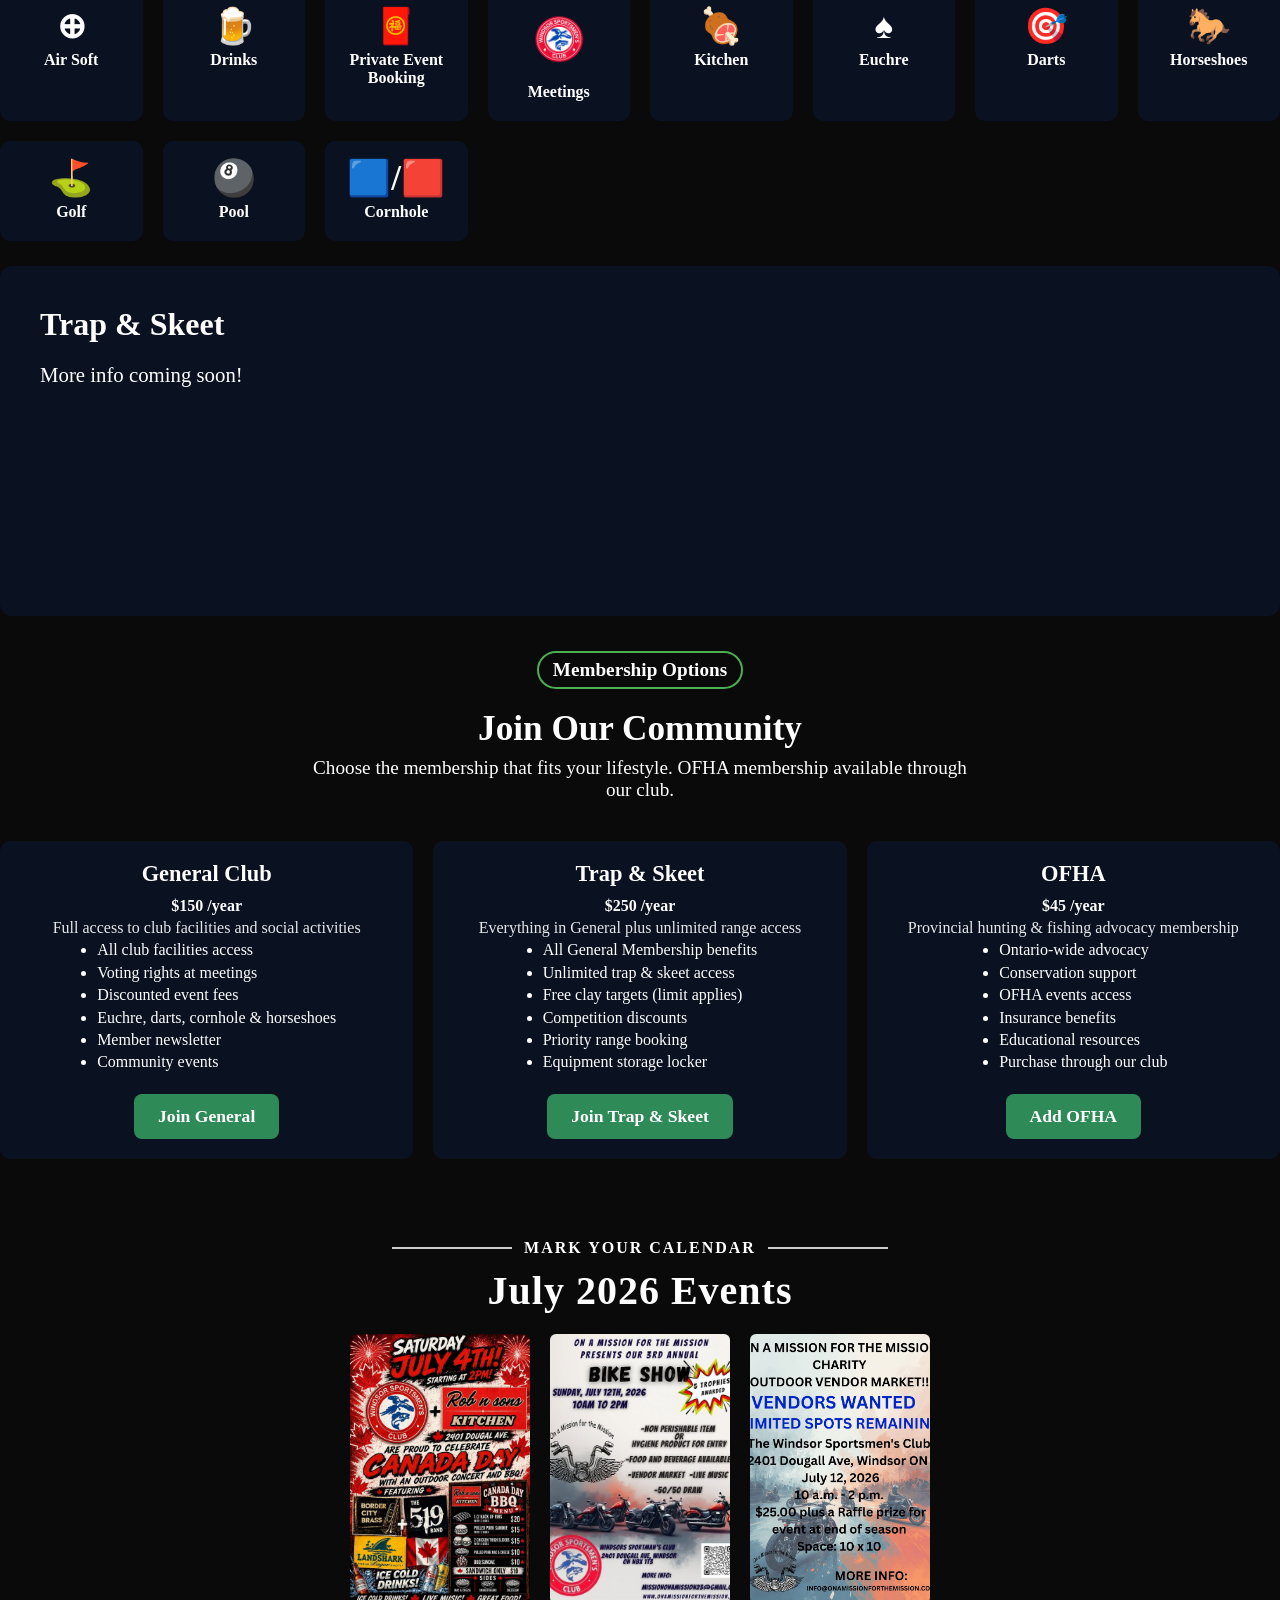
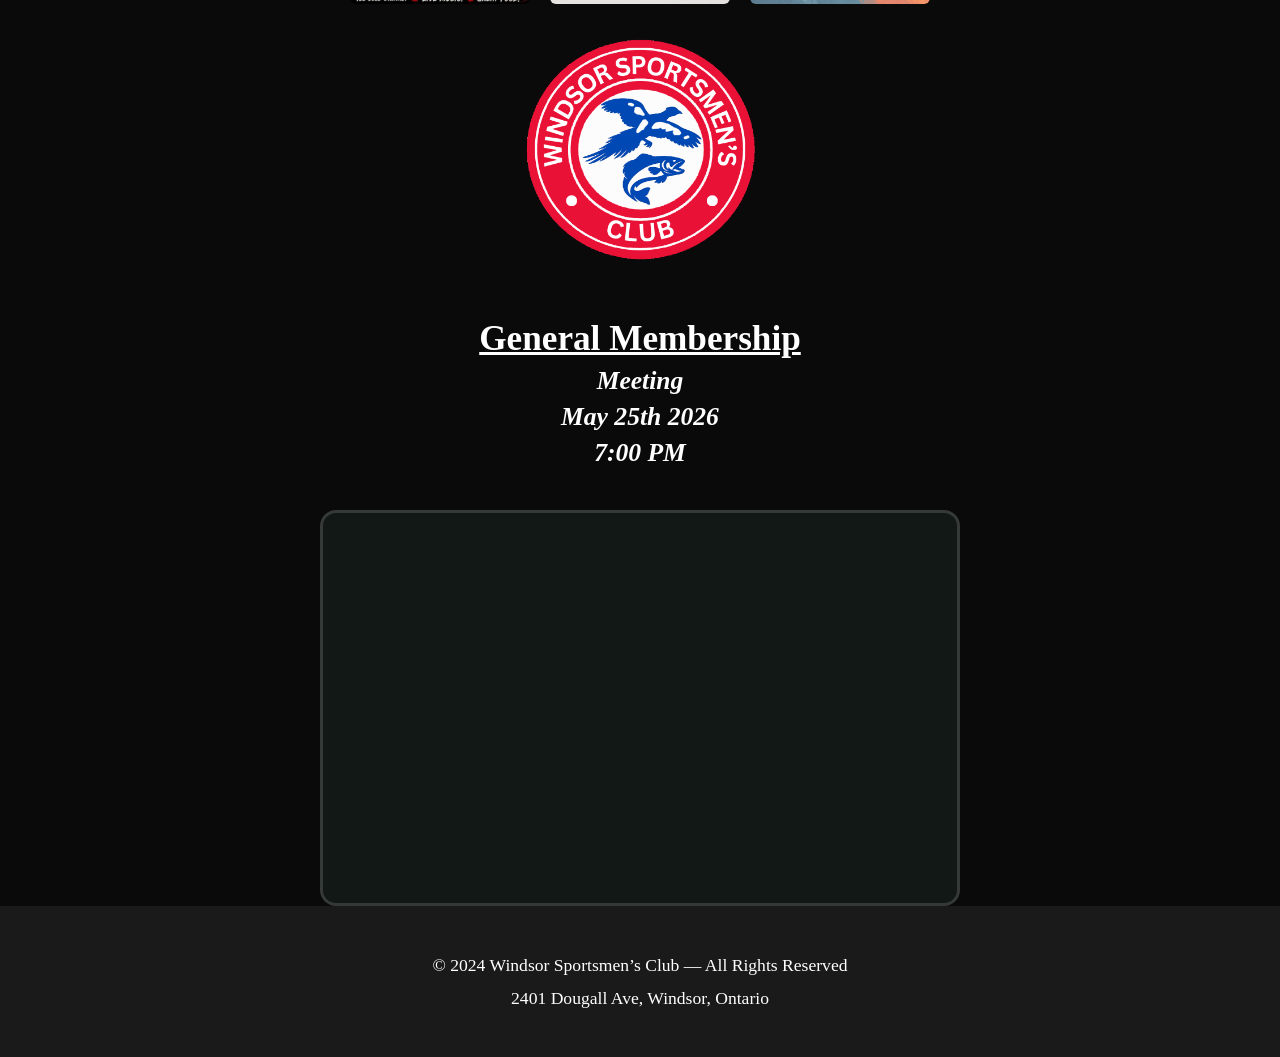
==== commit 47b0be39: "Update index.html" ====
--- a/index.html
+++ b/index.html
@@ -97,7 +97,7 @@
 <!-- Club Activities -->
 <div id="activities-section" class="activities-header">
     <h2>Club Activities</h2>
-    <p>Five distinct activities for members and guests to enjoy throughout the year</p>
+    <p>Activities for members and guests to enjoy throughout the year</p>
 </div>
 
 <!-- TOP ROW OF MINI CARDS -->
